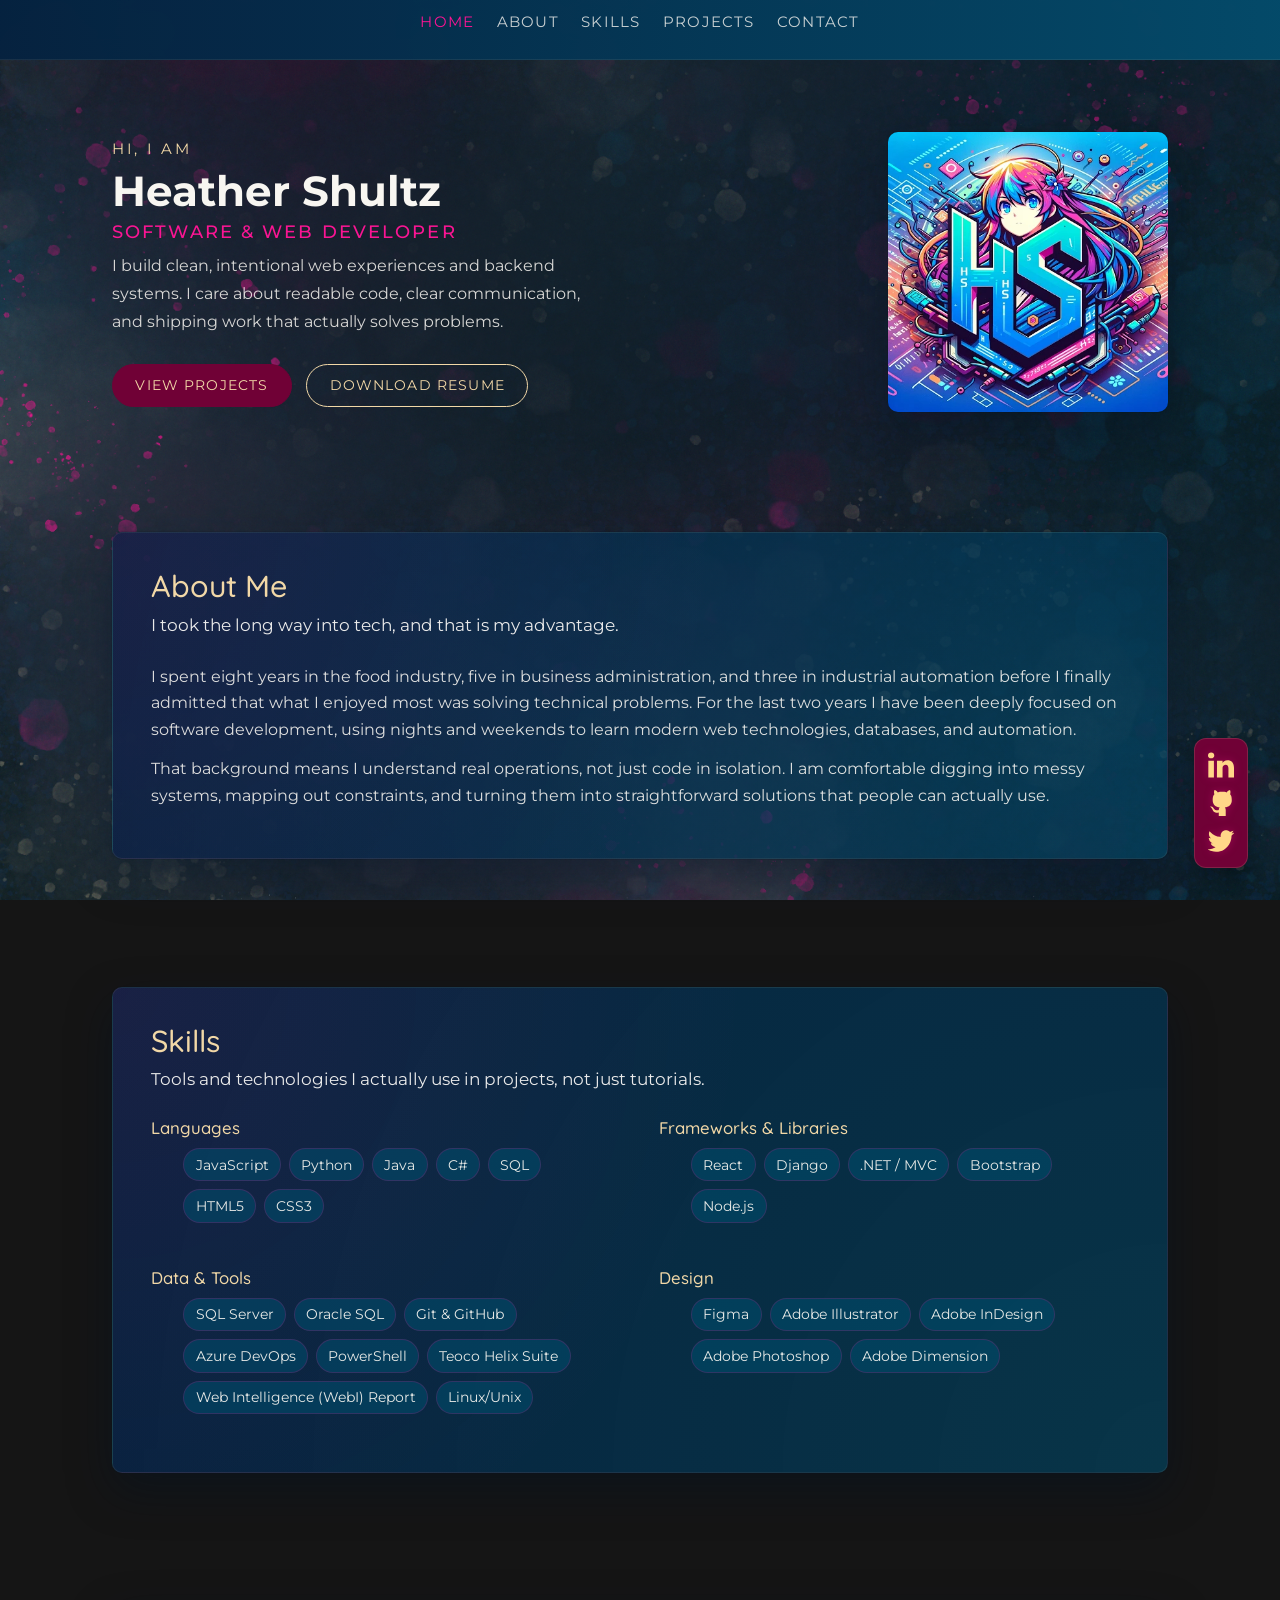
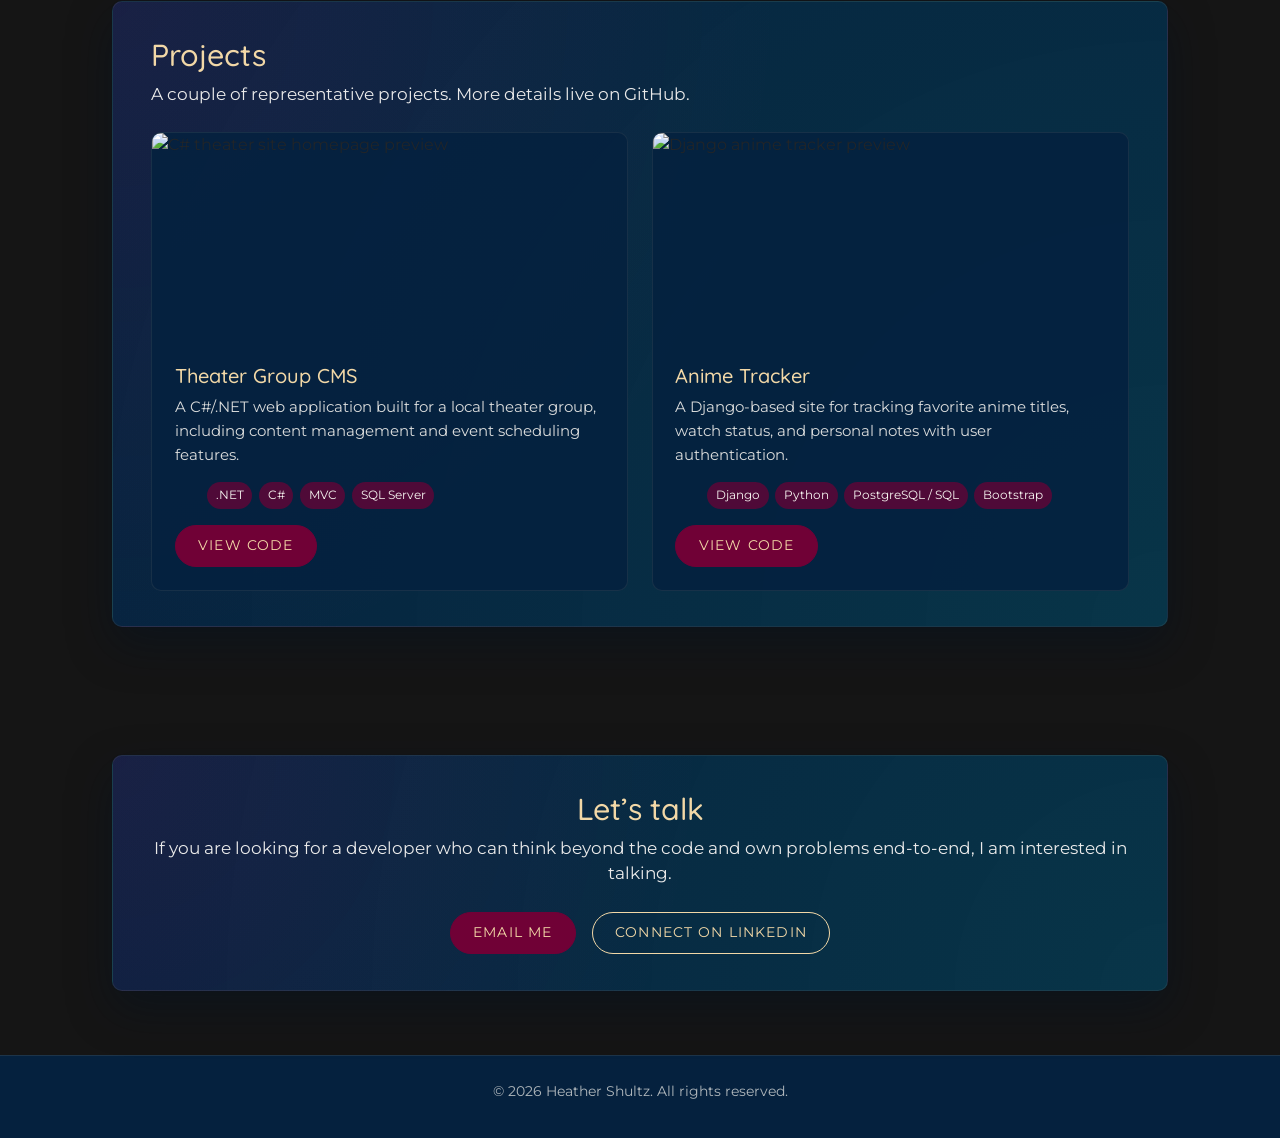
==== index.html @ 02886e85 "version 2.0" ====
<!DOCTYPE html>
<html lang="en">

  <head>
    <!-- Meta -->
    <meta charset="utf-8">
    <meta http-equiv="X-UA-Compatible" content="IE=edge,chrome=1">
    <meta name="viewport" content="width=device-width, initial-scale=1.0">

    <title>Heather Shultz | Software & Web Developer</title>

    <!-- Favicon -->
    <link rel="icon" type="image/png" href="images/icon.png">

    <!-- Google Fonts -->
    <link rel="preconnect" href="https://fonts.googleapis.com">
    <link rel="preconnect" href="https://fonts.gstatic.com" crossorigin>
    <link
      href="https://fonts.googleapis.com/css2?family=Montserrat:wght@400;500;600;700&family=Quicksand:wght@400;600&display=swap"
      rel="stylesheet">

    <!-- Bootstrap (grid + basic utilities only) -->
    <link href="https://cdn.jsdelivr.net/npm/bootstrap@5.2.0/dist/css/bootstrap.min.css" rel="stylesheet"
      integrity="sha384-gH2yIJqKdNHPEq0n4Mqa/HGKIhSkIHeL5AyhkYV8i59U5AR6csBvApHHNl/vI1Bx" crossorigin="anonymous">

    <!-- Custom CSS -->
    <link rel="stylesheet" href="css/styles.css">
  </head>

  <body>
    <!-- ========= Site Wrapper ========= -->
    <div class="page">

      <!-- ========= Main Header / Nav ========= -->
      <header class="site-header">
        <div class="site-header__inner container">
          
          <!-- Primary Nav -->
          <nav class="nav">
            <ul class="nav__list">
              <li><a href="#Home" class="nav__link nav__link--active">Home</a></li>
              <li><a href="#About" class="nav__link">About</a></li>
              <li><a href="#Skills" class="nav__link">Skills</a></li>
              <li><a href="#Projects" class="nav__link">Projects</a></li>
              <li><a href="#Contact" class="nav__link">Contact</a></li>
            </ul>
          </nav>

        </div>
      </header>

      <!-- ========= Main Content ========= -->
      <main>

        <!-- ========= Hero Section ========= -->
        <section id="Home" class="hero">
          <div class="hero__inner container">
            <div class="hero__text">
              <p class="hero__eyebrow">Hi, I am</p>
              <h1 class="hero__headline">
                Heather Shultz
                <span class="hero__role">Software & Web Developer</span>
              </h1>
              <p class="hero__summary">
                I build clean, intentional web experiences and backend systems.
                I care about readable code, clear communication, and shipping work that actually solves problems.
              </p>
              <div class="hero__actions">
                <a href="#Projects" class="btn btn-primary">View Projects</a>
                <!-- TODO: replace href with your actual resume -->
                <a href="files/Heather_Shultz_Resume.pdf" class="btn btn-secondary" target="_blank">
                  Download Resume
                </a>
              </div>
            </div>

            <div class="hero__image">
              <img src="images/logo.png"  alt="Heather logo"   class="hero__illustration">
            </div>
          </div>
        </section>

        <!-- ========= About Section ========= -->
        <section id="About" class="section section--about">
          <div class="container">
            <div class="card section__card">
              <div class="card-body">
                <h2 class="section__title">About Me</h2>
                <p class="section__lead">
                  I took the long way into tech, and that is my advantage.
                </p>
                <p class="section__body">
                  I spent eight years in the food industry, five in business administration,
                  and three in industrial automation before I finally admitted that what I enjoyed most
                  was solving technical problems. For the last two years I have been deeply focused on
                  software development, using nights and weekends to learn modern web technologies,
                  databases, and automation.
                </p>
                <p class="section__body">
                  That background means I understand real operations, not just code in isolation.
                  I am comfortable digging into messy systems, mapping out constraints, and turning
                  them into straightforward solutions that people can actually use.
                </p>
              </div>
            </div>
          </div>
        </section>

        <!-- ========= Skills Section ========= -->
        <section id="Skills" class="section section--skills">
          <div class="container">
            <div class="card section__card">
              <div class="card-body">
                <h2 class="section__title">Skills</h2>
                <p class="section__lead">
                  Tools and technologies I actually use in projects, not just tutorials.
                </p>

                <!-- Skill categories -->
                <div class="skills-grid">
                  <!-- Languages -->
                  <div class="skills-group">
                    <h3 class="skills-group__title">Languages</h3>
                    <ul class="skills-group__list">
                      <li>JavaScript</li>
                      <li>Python</li>
                      <li>Java</li>
                      <li>C#</li>
                      <li>SQL</li>
                      <li>HTML5</li>
                      <li>CSS3</li>
                    </ul>
                  </div>

                  <!-- Frameworks & Libraries -->
                  <div class="skills-group">
                    <h3 class="skills-group__title">Frameworks & Libraries</h3>
                    <ul class="skills-group__list">
                      <li>React</li>
                      <li>Django</li>
                      <li>.NET / MVC</li>
                      <li>Bootstrap</li>
                      <li>Node.js</li>
                    </ul>
                  </div>

                  <!-- Databases & Tools -->
                  <div class="skills-group">
                    <h3 class="skills-group__title">Data & Tools</h3>
                    <ul class="skills-group__list">
                      <li>SQL Server</li>
                      <li>Oracle SQL</li>
                      <li>Git & GitHub</li>
                      <li>Azure DevOps</li>
                      <li>PowerShell</li>
                      <li>Teoco Helix Suite</li>
                      <li>Web Intelligence (WebI) Report</li>
                      <li>Linux/Unix</li>
                    </ul>
                  </div>

                  <!-- Process -->
                  <div class="skills-group">
                    <h3 class="skills-group__title">Design</h3>
                    <ul class="skills-group__list">
                      <li>Figma</li>
                      <li>Adobe Illustrator</li>
                      <li>Adobe InDesign</li>
                      <li>Adobe Photoshop</li>
                      <li>Adobe Dimension</li>
                    </ul>
                  </div>
                </div>

              </div>
            </div>
          </div>
        </section>

        <!-- ========= Projects Section ========= -->
        <section id="Projects" class="section section--projects">
          <div class="container">
            <div class="card section__card">
              <div class="card-body">
                <h2 class="section__title">Projects</h2>
                <p class="section__lead">
                  A couple of representative projects. More details live on GitHub.
                </p>

                <div class="row g-4">
                  <!-- Project 1 -->
                  <div class="col-md-6">
                    <article class="project-card">
                      <img src="images/c_sharp.png" class="project-card__image" alt="C# theater site homepage preview">
                      <div class="project-card__body">
                        <h3 class="project-card__title">Theater Group CMS</h3>
                        <p class="project-card__summary">
                          A C#/.NET web application built for a local theater group,
                          including content management and event scheduling features.
                        </p>
                        <ul class="project-card__tags">
                          <li>.NET</li>
                          <li>C#</li>
                          <li>MVC</li>
                          <li>SQL Server</li>
                        </ul>
                        <div class="project-card__actions">
                          <a href="https://github.com/theheatherloop/Projects/tree/main/CSharp/csharp_live_project"
                            class="btn btn-primary" target="_blank">
                            View Code
                          </a>
                        </div>
                      </div>
                    </article>
                  </div>

                  <!-- Project 2 -->
                  <div class="col-md-6">
                    <article class="project-card">
                      <img src="images/django.png" class="project-card__image" alt="Django anime tracker preview">
                      <div class="project-card__body">
                        <h3 class="project-card__title">Anime Tracker</h3>
                        <p class="project-card__summary">
                          A Django-based site for tracking favorite anime titles,
                          watch status, and personal notes with user authentication.
                        </p>
                        <ul class="project-card__tags">
                          <li>Django</li>
                          <li>Python</li>
                          <li>PostgreSQL / SQL</li>
                          <li>Bootstrap</li>
                        </ul>
                        <div class="project-card__actions">
                          <a href="https://github.com/theheatherloop/Projects/tree/main/Python/django_live_project"
                            class="btn btn-primary" target="_blank">
                            View Code
                          </a>
                        </div>
                      </div>
                    </article>
                  </div>
                </div>
                  
              </div>
            </div>
          </div>
        </section>

        <!-- ========= Contact Section ========= -->
        <section id="Contact" class="section section--contact">
          <div class="container">
            <div class="card section__card">
              <div class="card-body contact-body">
                <h2 class="section__title">Let’s talk</h2>
                <p class="section__lead">
                  If you are looking for a developer who can think beyond the code and own problems end-to-end,
                  I am interested in talking.
                </p>
                <div class="contact-body__actions">
                  <a href="mailto:heather@example.com" class="btn btn-primary">
                    Email Me
                  </a>
                  <a href="https://www.linkedin.com/in/theheatherloop" target="_blank" class="btn btn-secondary">
                    Connect on LinkedIn
                  </a>
                </div>
              </div>
            </div>
          </div>
        </section>

      </main>

      <!-- ========= Footer ========= -->
      <footer class="site-footer">
        <div class="container site-footer__inner">
          <p class="site-footer__text">
            © <span id="year"></span> Heather Shultz. All rights reserved.
          </p>
        </div>
      </footer>

    </div>

    <!-- Social Links -->
    <div class="social floating-social">
      <a href="https://www.linkedin.com/in/theheatherloop" target="_blank">
        <img src="images/nav/linkedin_nav.svg" alt="LinkedIn">
      </a>
      <a href="https://github.com/theheatherloop" target="_blank">
        <img src="images/nav/github_nav.svg" alt="GitHub">
      </a>
      <a href="https://twitter.com/theheatherloop" target="_blank">
        <img src="images/nav/twitter_nav.svg" alt="Twitter">
      </a>
    </div>

    <!-- ========= Scripts ========= -->
    <script src="https://cdn.jsdelivr.net/npm/bootstrap@5.2.0/dist/js/bootstrap.bundle.min.js"
      integrity="sha384-A3rJD856KowSb7dwlZdYEkO39Gagi7vIsF0jrRAoQmDKKtQBHUuLZ9AsSv4jD4Xa" crossorigin="anonymous"></script>
    <script src="scripts/main.js"></script>

  </body>

</html>
---- css/styles.css ----
/* =========================================
   Core theme variables
   ========================================= */
:root {
  --lt-blue: #004b6b;
  --dk-blue: #052240;
  --pink: #fa1593;
  --maroon: #700136;
  --cream: #f2d8a7;

  --off-white: #f8f6f1;
  --lt-gray: #eaeaea;
  --med-gray: #6b6b6b;
  --dk-gray: #151515;

  --body-font: "Montserrat", Verdana, sans-serif;
  --accent-font: "Quicksand", system-ui, -apple-system, BlinkMacSystemFont, sans-serif;

  --radius-sm: 4px;
  --radius-md: 10px;

  --shadow-soft:
    rgba(3, 18, 35, 0.4) 0 18px 45px,
    rgba(3, 18, 35, 0.9) 0 0 1px;

  --transition-fast: 0.18s ease-out;
}

/* =========================================
   Global reset / base
   ========================================= */
*,
*::before,
*::after {
  box-sizing: border-box;
  margin: 0;
  padding: 0;
}

html {
  scroll-behavior: smooth;
}

body {
  min-height: 100vh;
  font-family: var(--body-font);
  color: var(--off-white);
  background-color: var(--dk-gray);
  background-image: url("../images/background.png");
  background-size: cover;
  background-repeat: no-repeat;
  background-attachment: fixed;
}

/* Container tweaks for tighter layout */
.container {
  max-width: 1080px;
}

/* Utility classes */
.text-center {
  text-align: center;
}

/* =========================================
   Page shell
   ========================================= */
.page {
  display: flex;
  flex-direction: column;
  min-height: 100vh;
}

/* =========================================
   Header / Nav
   ========================================= */
.site-header {
  position: sticky;
  top: 0;
  z-index: 20;
  background: linear-gradient(90deg, rgba(5, 34, 64, 0.97), rgba(4, 75, 107, 0.97));
  backdrop-filter: blur(12px);
  border-bottom: 1px solid rgba(242, 216, 167, 0.08);
}

.site-header__inner {
  display: flex;
  align-items: center;
  justify-content: space-evenly;
  padding: 0.6rem 1rem;
}

/* Brand */
.brand {
  display: flex;
  align-items: center;
  gap: 0.5rem;
  text-decoration: none;
}

.brand__logo {
  width: 40px;
  height: 40px;
  object-fit: contain;
}

.brand__text {
  font-family: var(--accent-font);
  font-weight: 600;
  font-size: 1.1rem;
  letter-spacing: 0.06em;
  text-transform: uppercase;
  color: var(--cream);
}

/* Primary nav */
.nav {
  display: flex;
  align-items: center;
  justify-content: space-between;
}

.nav__list {
  list-style: none;
  display: flex;
  gap: 1.4rem;
  padding-left: 0;
  
}

.nav__link {
  position: relative;
  font-size: 0.95rem;
  letter-spacing: 0.08em;
  text-transform: uppercase;
  text-decoration: none;
  color: var(--off-white);
  opacity: 0.8;
  transition: color var(--transition-fast), opacity var(--transition-fast);
}

.nav__link:hover {
  color: var(--pink);
  opacity: 1;
}

.nav__link--active {
  color: var(--pink);
  opacity: 1;
}


/* Social links */
.social {
  display: flex;
  align-items: center;
  gap: 0.75rem;
}

.social img {
  width: 20px;
  height: 20px;
  filter: drop-shadow(0 0 4px rgba(0, 0, 0, 0.6));
  transition: transform var(--transition-fast), filter var(--transition-fast);
}

.social a:hover img {
  transform: translateY(-1px) scale(1.05);
  filter: drop-shadow(0 0 8px rgba(250, 21, 147, 0.7));
}

/* =========================================
   Floating social bar
   ========================================= */
.floating-social {
  position: fixed;
  bottom: 2rem;
  right: 2rem;
  flex-direction: column;
  gap: 0.75rem;
  z-index: 50;
  background: var(--maroon);
  padding: 0.8rem;
  border-radius: 12px;
  box-shadow: 0 8px 18px rgba(0, 0, 0, 0.35);
  border: 1px solid rgba(242, 216, 167, 0.15);
}

.floating-social img {
  width: 26px;
  height: 26px;
  filter: brightness(1) saturate(1.6) drop-shadow(0 0 4px rgba(250, 21, 147, 0.3));
  transition: transform 0.2s ease, filter 0.2s ease;
}

.floating-social img:hover {
  transform: translateY(-2px) scale(1.1);
  filter: drop-shadow(0 0 10px rgba(250, 21, 147, 0.7));
}

/* =========================================
   Global section layout
   ========================================= */
.section {
  padding: 4rem 0;
}

.section__card {
  background: radial-gradient(circle at top left, rgba(250, 21, 147, 0.08), transparent 55%),
    radial-gradient(circle at bottom right, rgba(0, 75, 107, 0.6), rgba(5, 34, 64, 0.95));
  border-radius: var(--radius-md);
  box-shadow: var(--shadow-soft);
  border: 1px solid rgba(242, 216, 167, 0.08);
}

.section__card .card-body {
  padding: 2.2rem 2.4rem;
}

.section__title {
  font-family: var(--accent-font);
  font-size: 1.9rem;
  color: var(--cream);
  margin-bottom: 0.5rem;
}

.section__lead {
  font-size: 1.05rem;
  color: var(--lt-gray);
  margin-bottom: 1.6rem;
}

.section__body {
  font-size: 0.98rem;
  line-height: 1.7;
  color: rgba(248, 246, 241, 0.88);
  margin-bottom: 0.8rem;
}

/* =========================================
   Hero
   ========================================= */
.hero {
  padding: 4.5rem 0 3.5rem;
}

.hero__inner {
  display: flex;
  align-items: center;
  justify-content: space-between;
  gap: 3rem;
}

.hero__text {
  flex: 1.2;
}

.hero__image {
  flex: 0.9;
  display: flex;
  justify-content:flex-end;
}

.hero__eyebrow {
  font-size: 0.95rem;
  letter-spacing: 0.18em;
  text-transform: uppercase;
  color: var(--cream);
  margin-bottom: 0.4rem;
}

.hero__headline {
  font-size: 2.6rem;
  font-weight: 700;
  line-height: 1.2;
  color: var(--off-white);
  margin-bottom: 0.6rem;
}

.hero__role {
  display: block;
  margin-top: 0.3rem;
  font-size: 1.1rem;
  font-weight: 500;
  letter-spacing: 0.12em;
  text-transform: uppercase;
  color: var(--pink);
}

.hero__summary {
  font-size: 1.02rem;
  line-height: 1.7;
  color: rgba(248, 246, 241, 0.85);
  max-width: 30rem;
  margin-bottom: 1.8rem;
}

.hero__actions {
  display: flex;
  flex-wrap: wrap;
  gap: 0.9rem;
}

.hero__illustration {
  max-width: 280px;
  border-radius: var(--radius-md);
  box-shadow: var(--shadow-soft);
}

/* =========================================
   Skills
   ========================================= */
.section--skills .section__card .card-body {
  padding-bottom: 2.6rem;
}

.skills-grid {
  display: grid;
  grid-template-columns: repeat(2, minmax(0, 1fr));
  gap: 1.8rem 2.4rem;
}

.skills-group__title {
  font-family: var(--accent-font);
  font-size: 1.05rem;
  color: var(--cream);
  margin-bottom: 0.6rem;
}

.skills-group__list {
  list-style: none;
  display: flex;
  flex-wrap: wrap;
  gap: 0.5rem;
}

.skills-group__list li {
  font-size: 0.85rem;
  padding: 0.35rem 0.7rem;
  border-radius: 999px;
  background: rgba(0, 75, 107, 0.6);
  border: 1px solid rgba(250, 21, 147, 0.18);
  color: rgba(248, 246, 241, 0.92);
}

/* =========================================
   Projects
   ========================================= */
.project-card {
  background: rgba(5, 34, 64, 0.9);
  border-radius: var(--radius-md);
  overflow: hidden;
  border: 1px solid rgba(242, 216, 167, 0.08);
  display: flex;
  flex-direction: column;
  height: 100%;
}

.project-card__image {
  width: 100%;
  height: 210px;
  object-fit: cover;
}

.project-card__body {
  padding: 1.3rem 1.4rem 1.4rem;
  display: flex;
  flex-direction: column;
  flex: 1;
}

.project-card__title {
  font-family: var(--accent-font);
  font-size: 1.25rem;
  color: var(--cream);
  margin-bottom: 0.4rem;
}

.project-card__summary {
  font-size: 0.95rem;
  line-height: 1.6;
  color: rgba(248, 246, 241, 0.88);
  margin-bottom: 0.9rem;
}

.project-card__tags {
  list-style: none;
  display: flex;
  flex-wrap: wrap;
  gap: 0.4rem;
  margin-bottom: 1rem;
}

.project-card__tags li {
  font-size: 0.78rem;
  padding: 0.25rem 0.55rem;
  border-radius: 999px;
  background: rgba(112, 1, 54, 0.7);
  color: var(--off-white);
}

.project-card__actions {
  margin-top: auto;
}

/* =========================================
   Contact
   ========================================= */
.section--contact .contact-body {
  text-align: center;
}

.contact-body__actions {
  display: flex;
  justify-content: center;
  gap: 1rem;
  flex-wrap: wrap;
}

/* =========================================
   Buttons
   ========================================= */
.btn {
  border-radius: 999px;
  font-size: 0.9rem;
  letter-spacing: 0.08em;
  text-transform: uppercase;
  padding: 0.6rem 1.4rem;
  border-width: 1px;
  transition:
    background-color var(--transition-fast),
    color var(--transition-fast),
    border-color var(--transition-fast),
    transform var(--transition-fast),
    box-shadow var(--transition-fast);
}

/* Primary = maroon base, pink hover */
.btn-primary {
  background-color: var(--maroon);
  border-color: var(--maroon);
  color: var(--cream);
}

.btn-primary:hover {
  background-color: var(--pink);
  border-color: var(--pink);
  color: var(--dk-blue);
  transform: translateY(-1px);
  box-shadow: 0 10px 24px rgba(250, 21, 147, 0.35);
}

/* Secondary = outline cream */
.btn-secondary {
  background-color: transparent;
  border-color: var(--cream);
  color: var(--cream);
}

.btn-secondary:hover {
  background-color: rgba(242, 216, 167, 0.12);
  border-color: var(--cream);
  transform: translateY(-1px);
}

/* =========================================
   Footer
   ========================================= */
.site-footer {
  margin-top: auto;
  padding: 1.6rem 0 1.3rem;
  border-top: 1px solid rgba(242, 216, 167, 0.1);
  background: rgba(5, 34, 64, 0.96);
}

.site-footer__inner {
  display: flex;
  flex-direction: column;
  align-items: center;
  gap: 0.2rem;
}

.site-footer__text {
  font-size: 0.85rem;
  color: rgba(248, 246, 241, 0.7);
}

.site-footer__text--small a {
  color: var(--pink);
  text-decoration: none;
}

.site-footer__text--small a:hover {
  text-decoration: underline;
}

/* =========================================
   Links
   ========================================= */
a {
  color: var(--cream);
}

a:hover {
  color: var(--pink);
}

/* =========================================
   Responsive tweaks
   ========================================= */
@media (max-width: 900px) {
  .hero__inner {
    flex-direction: column-reverse;
    text-align: center;
  }

  .hero__summary {
    max-width: none;
    margin-inline: auto;
  }

  .hero__actions {
    justify-content: center;
  }

  .hero__image {
    margin-bottom: 1.8rem;
  }
}

@media (max-width: 768px) {
  .site-header__inner {
    flex-wrap: wrap;
    gap: 0.7rem;
  }

  .nav__list {
    gap: 0.9rem;
  }

  .section__card .card-body {
    padding: 1.6rem 1.4rem;
  }

  .skills-grid {
    grid-template-columns: 1fr;
  }

  .project-card__image {
    height: 190px;
  }
}
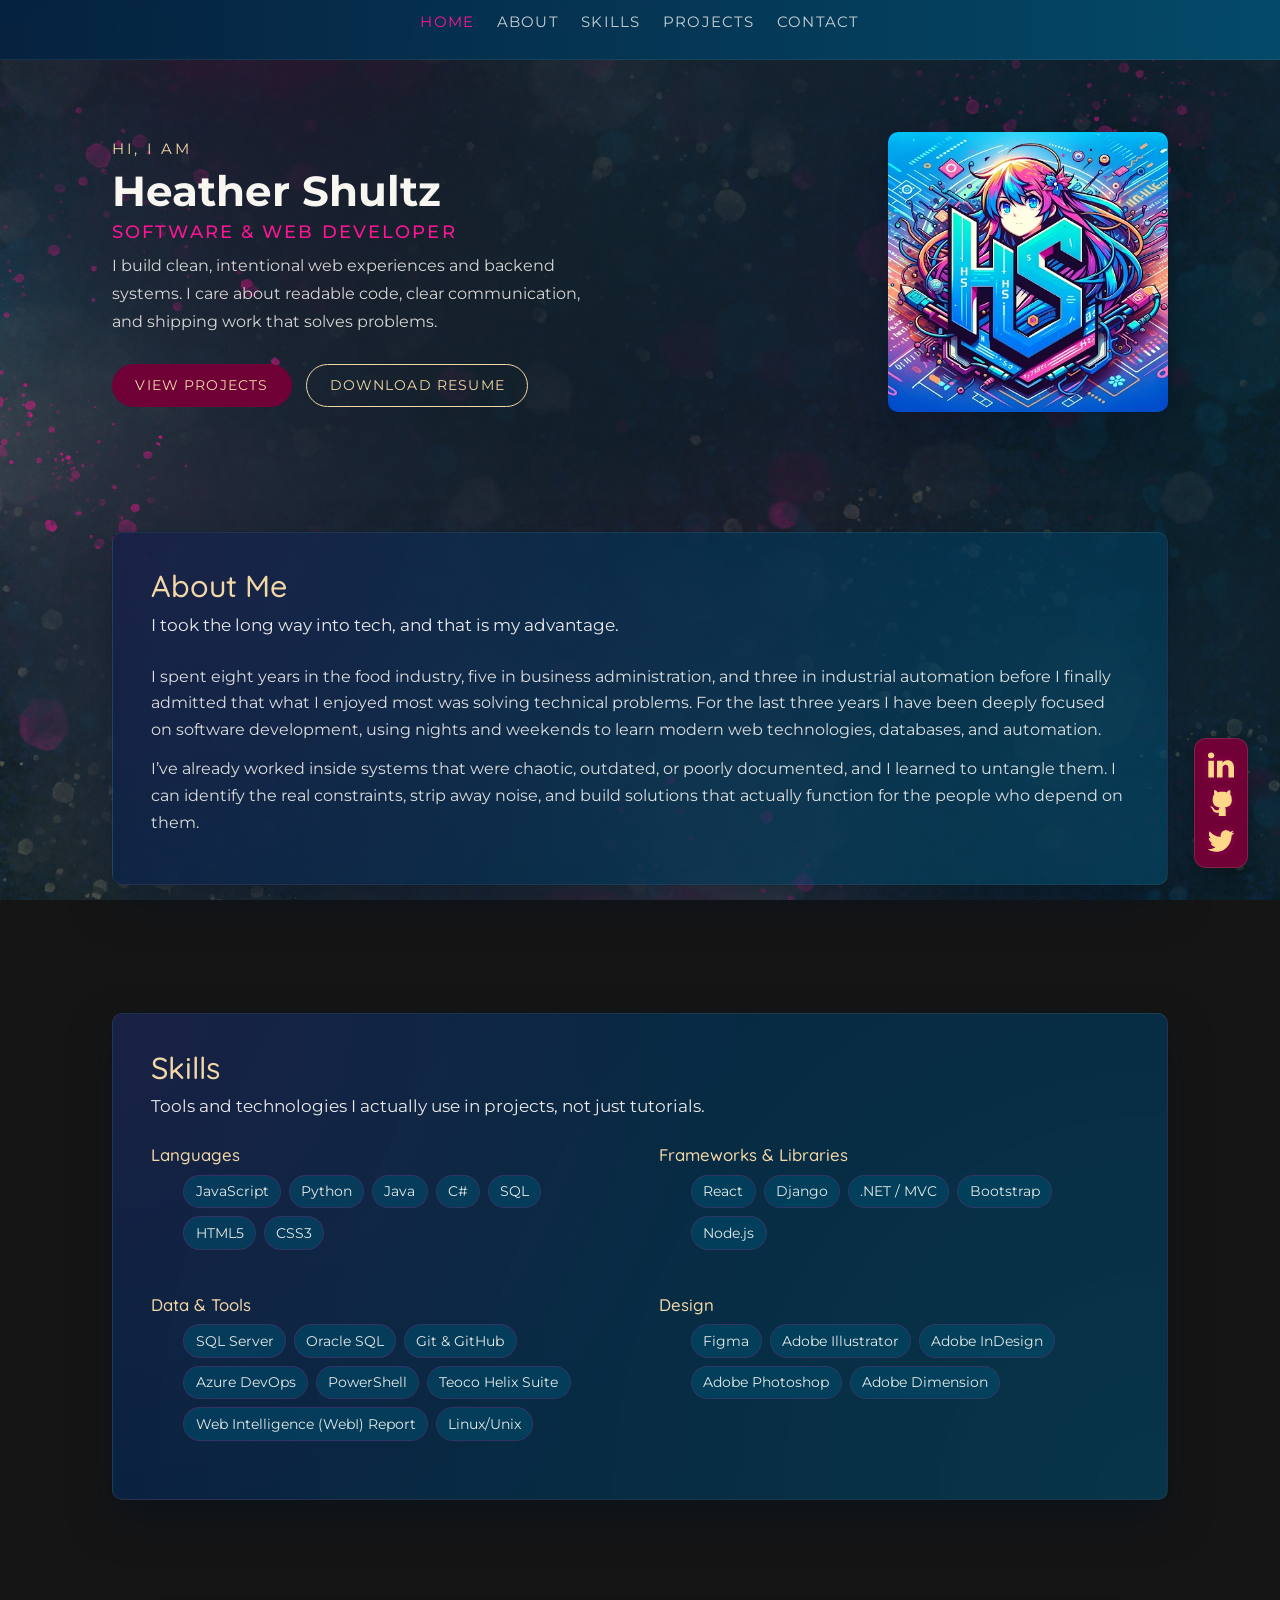
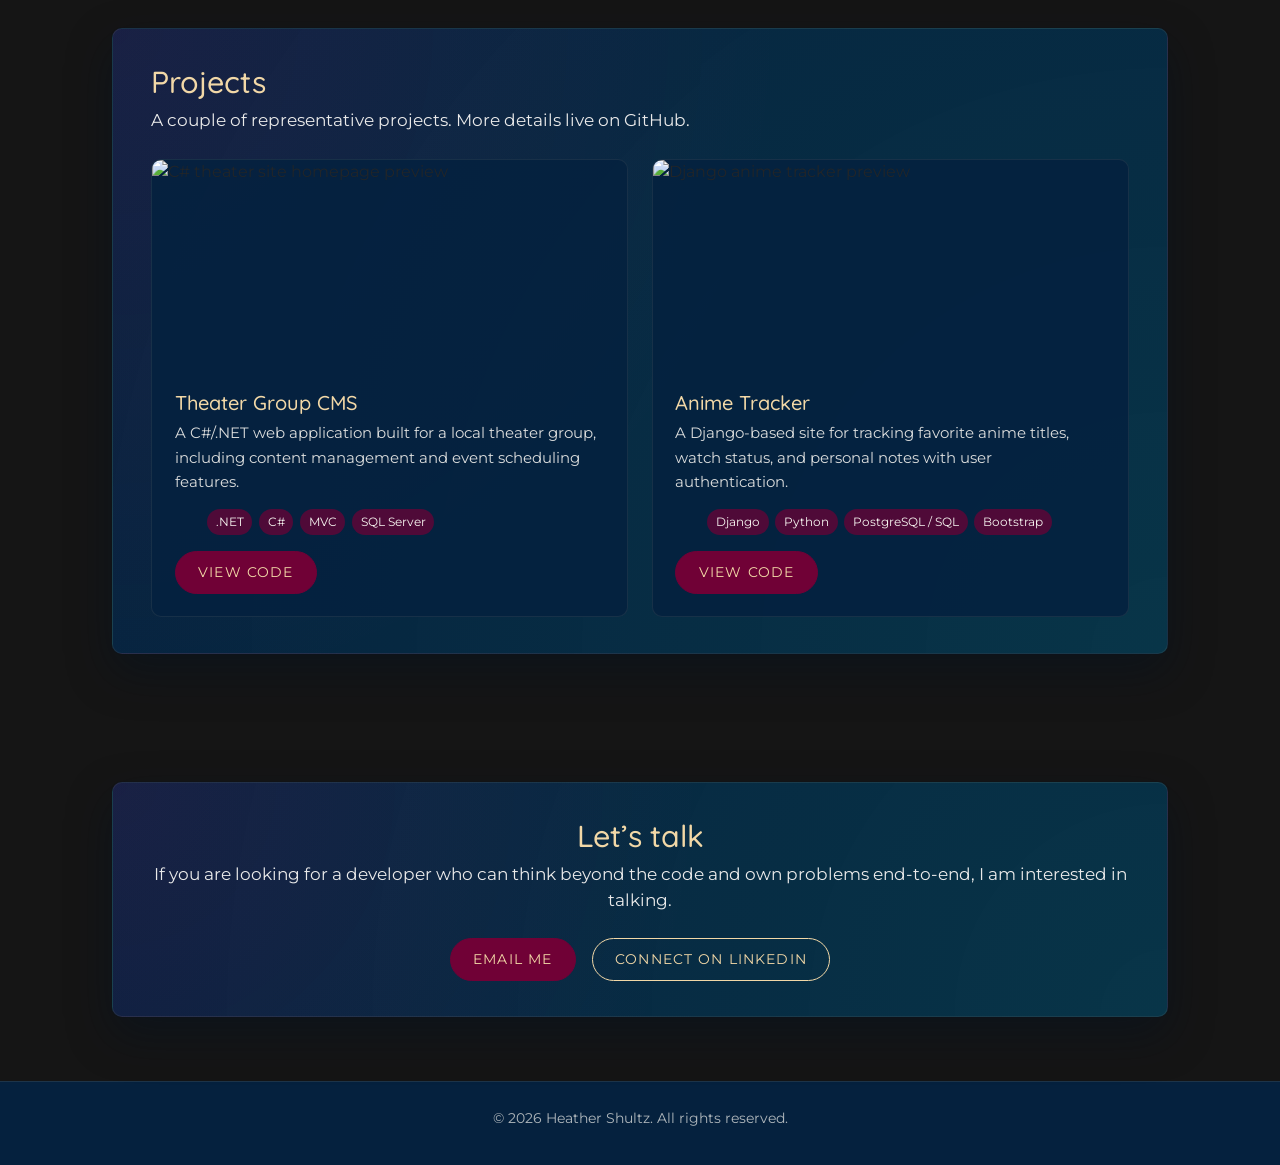
==== commit 8c8134d9: "Update index.html" ====
--- a/index.html
+++ b/index.html
@@ -63,7 +63,7 @@
               </h1>
               <p class="hero__summary">
                 I build clean, intentional web experiences and backend systems.
-                I care about readable code, clear communication, and shipping work that actually solves problems.
+                I care about readable code, clear communication, and shipping work that solves problems.
               </p>
               <div class="hero__actions">
                 <a href="#Projects" class="btn btn-primary">View Projects</a>
@@ -92,14 +92,14 @@
                 <p class="section__body">
                   I spent eight years in the food industry, five in business administration,
                   and three in industrial automation before I finally admitted that what I enjoyed most
-                  was solving technical problems. For the last two years I have been deeply focused on
+                  was solving technical problems. For the last three years I have been deeply focused on
                   software development, using nights and weekends to learn modern web technologies,
                   databases, and automation.
                 </p>
                 <p class="section__body">
-                  That background means I understand real operations, not just code in isolation.
-                  I am comfortable digging into messy systems, mapping out constraints, and turning
-                  them into straightforward solutions that people can actually use.
+                  I’ve already worked inside systems that were chaotic, outdated, or poorly documented, 
+                  and I learned to untangle them. I can identify the real constraints, strip away noise,
+                  and build solutions that actually function for the people who depend on them.
                 </p>
               </div>
             </div>
@@ -302,4 +302,4 @@
 
   </body>
 
-</html>+</html>
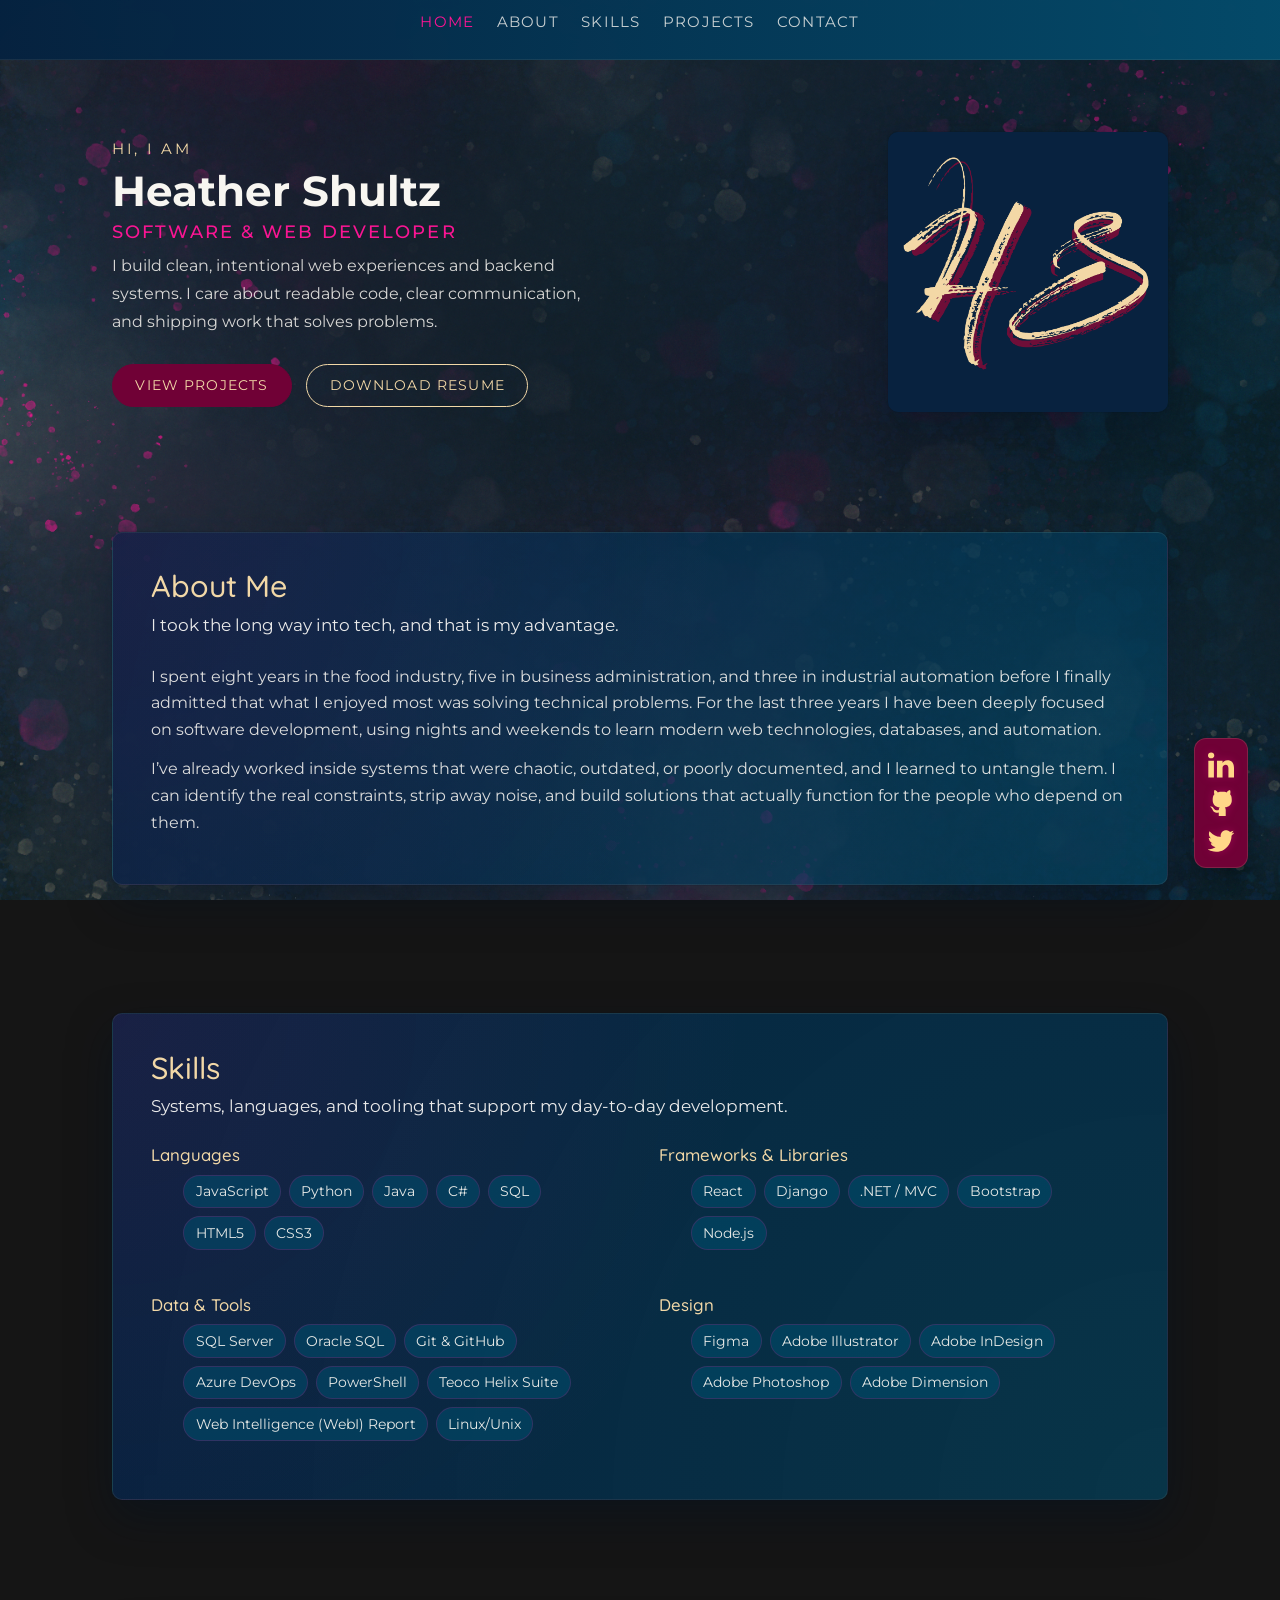
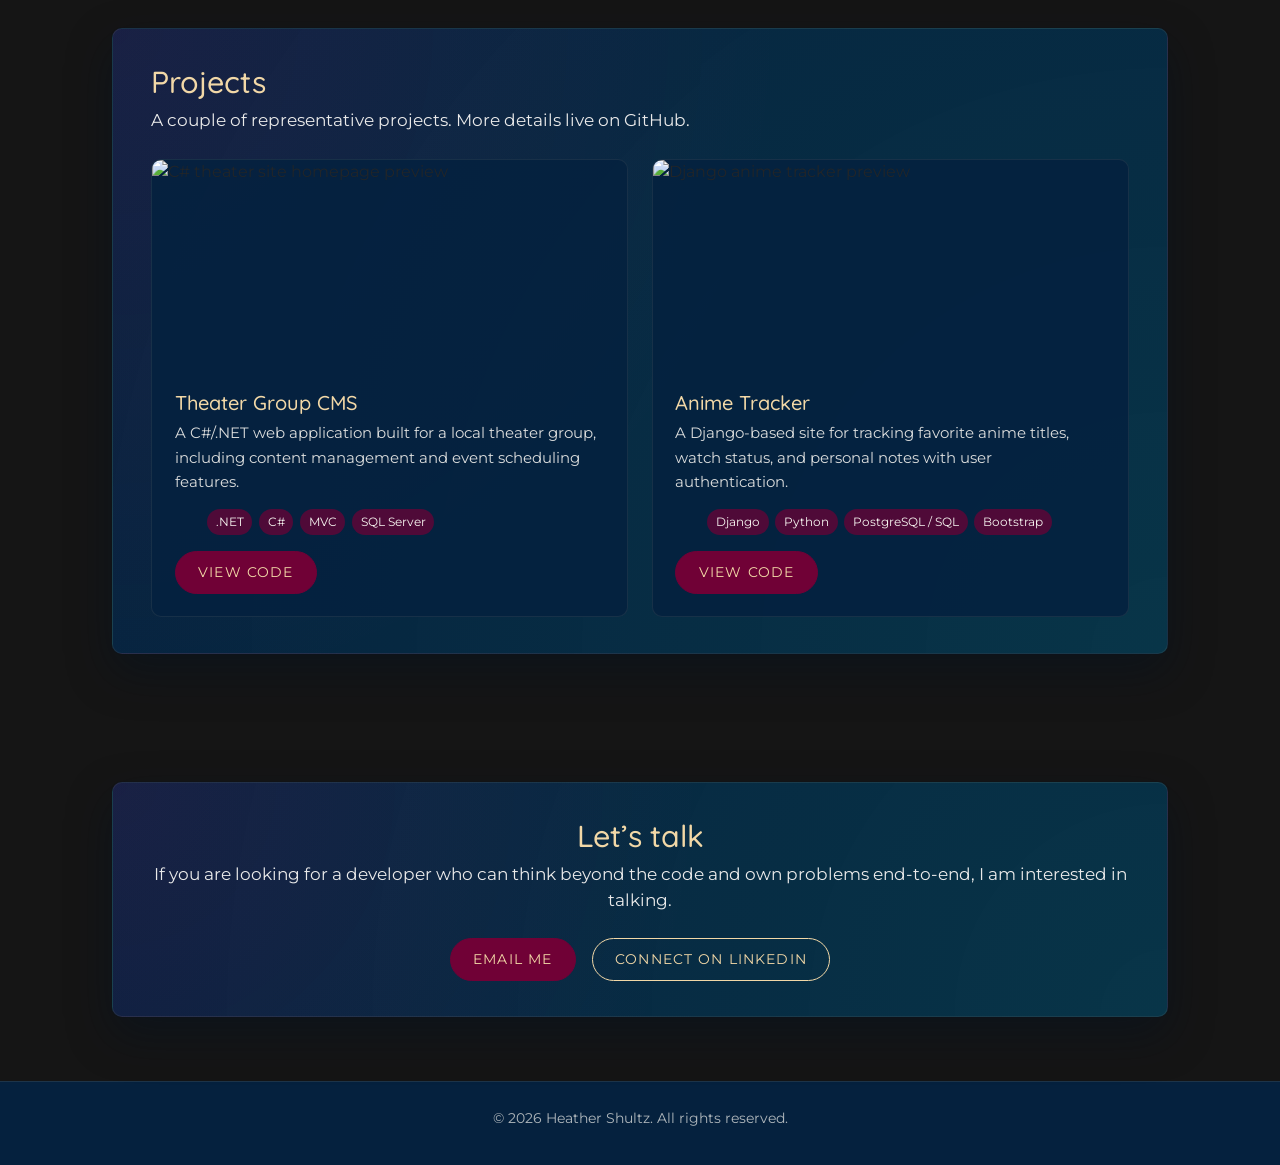
==== commit 127c1d37: "Updates" ====
--- a/index.html
+++ b/index.html
@@ -113,7 +113,7 @@
               <div class="card-body">
                 <h2 class="section__title">Skills</h2>
                 <p class="section__lead">
-                  Tools and technologies I actually use in projects, not just tutorials.
+                  Systems, languages, and tooling that support my day-to-day development.
                 </p>
 
                 <!-- Skill categories -->
@@ -257,7 +257,7 @@
                   I am interested in talking.
                 </p>
                 <div class="contact-body__actions">
-                  <a href="mailto:heather@example.com" class="btn btn-primary">
+                  <a href="mailto:theheatherloop@gmail.com" class="btn btn-primary">
                     Email Me
                   </a>
                   <a href="https://www.linkedin.com/in/theheatherloop" target="_blank" class="btn btn-secondary">
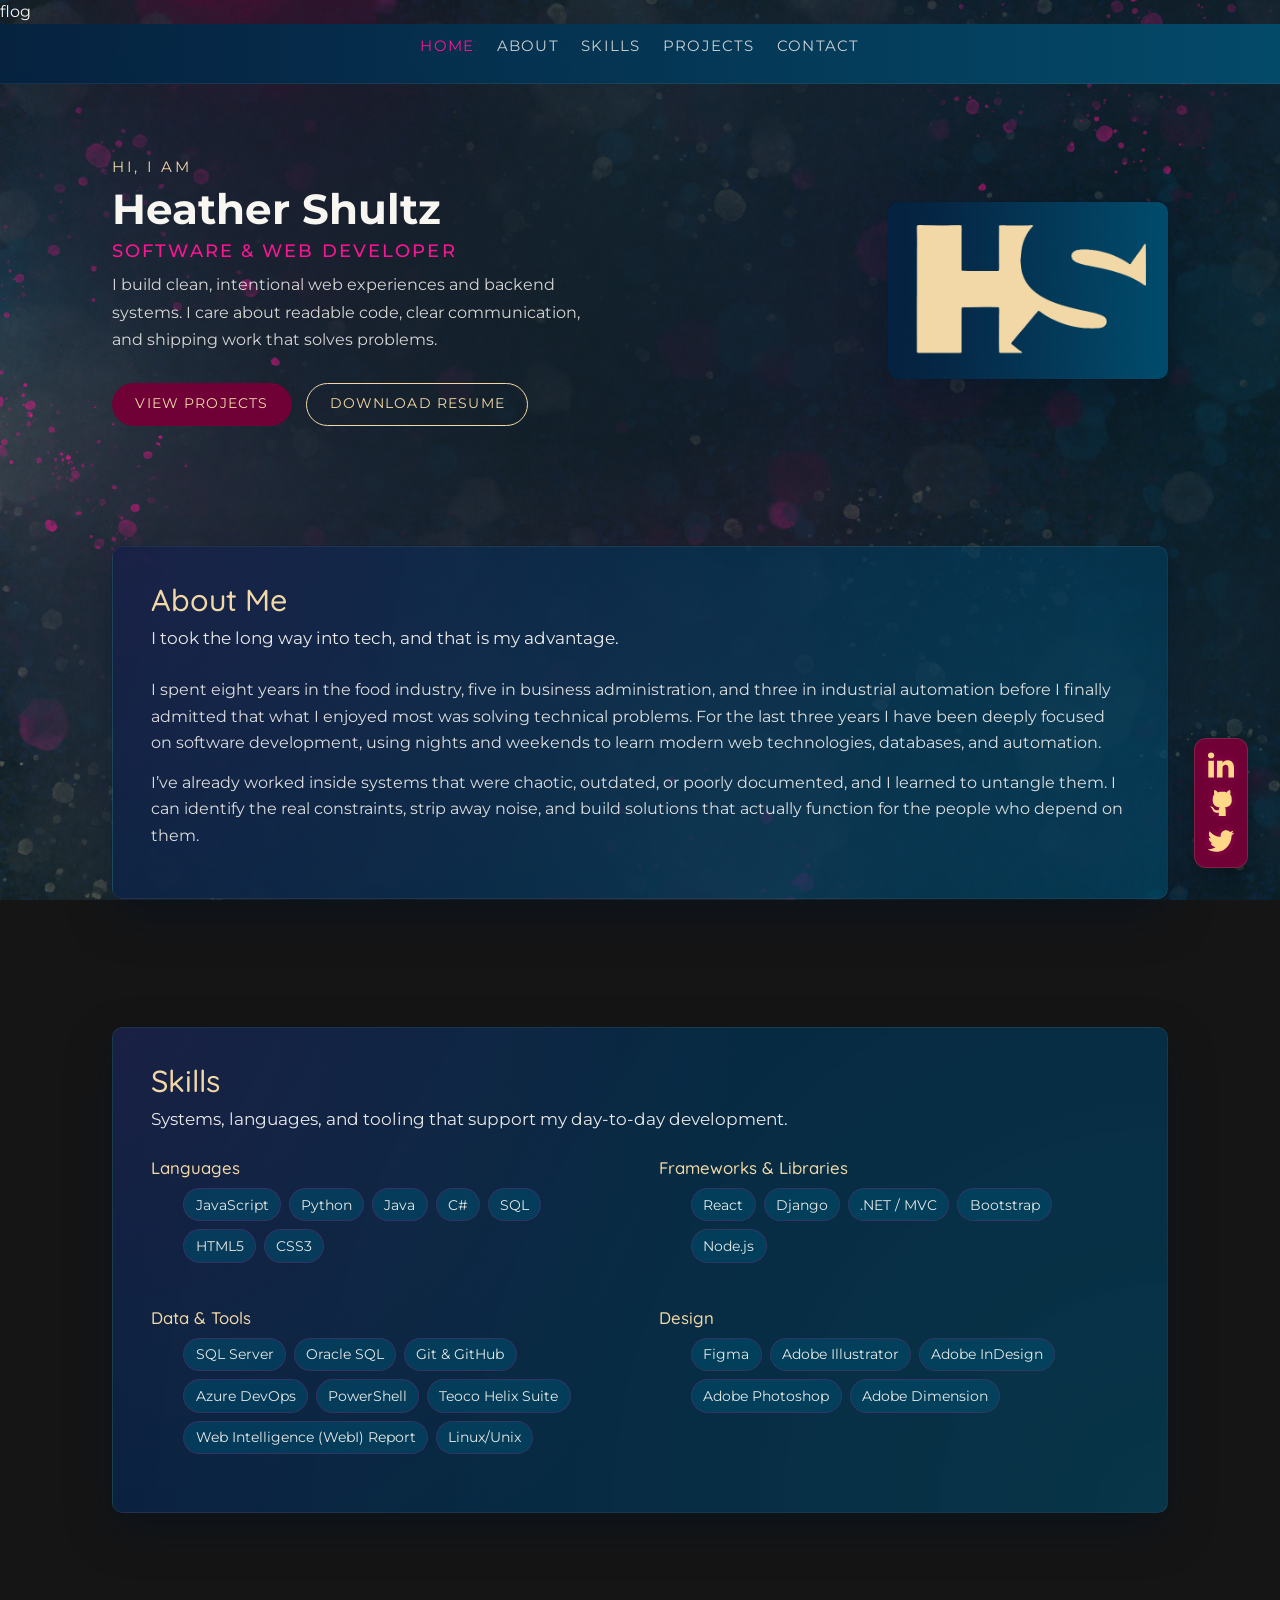
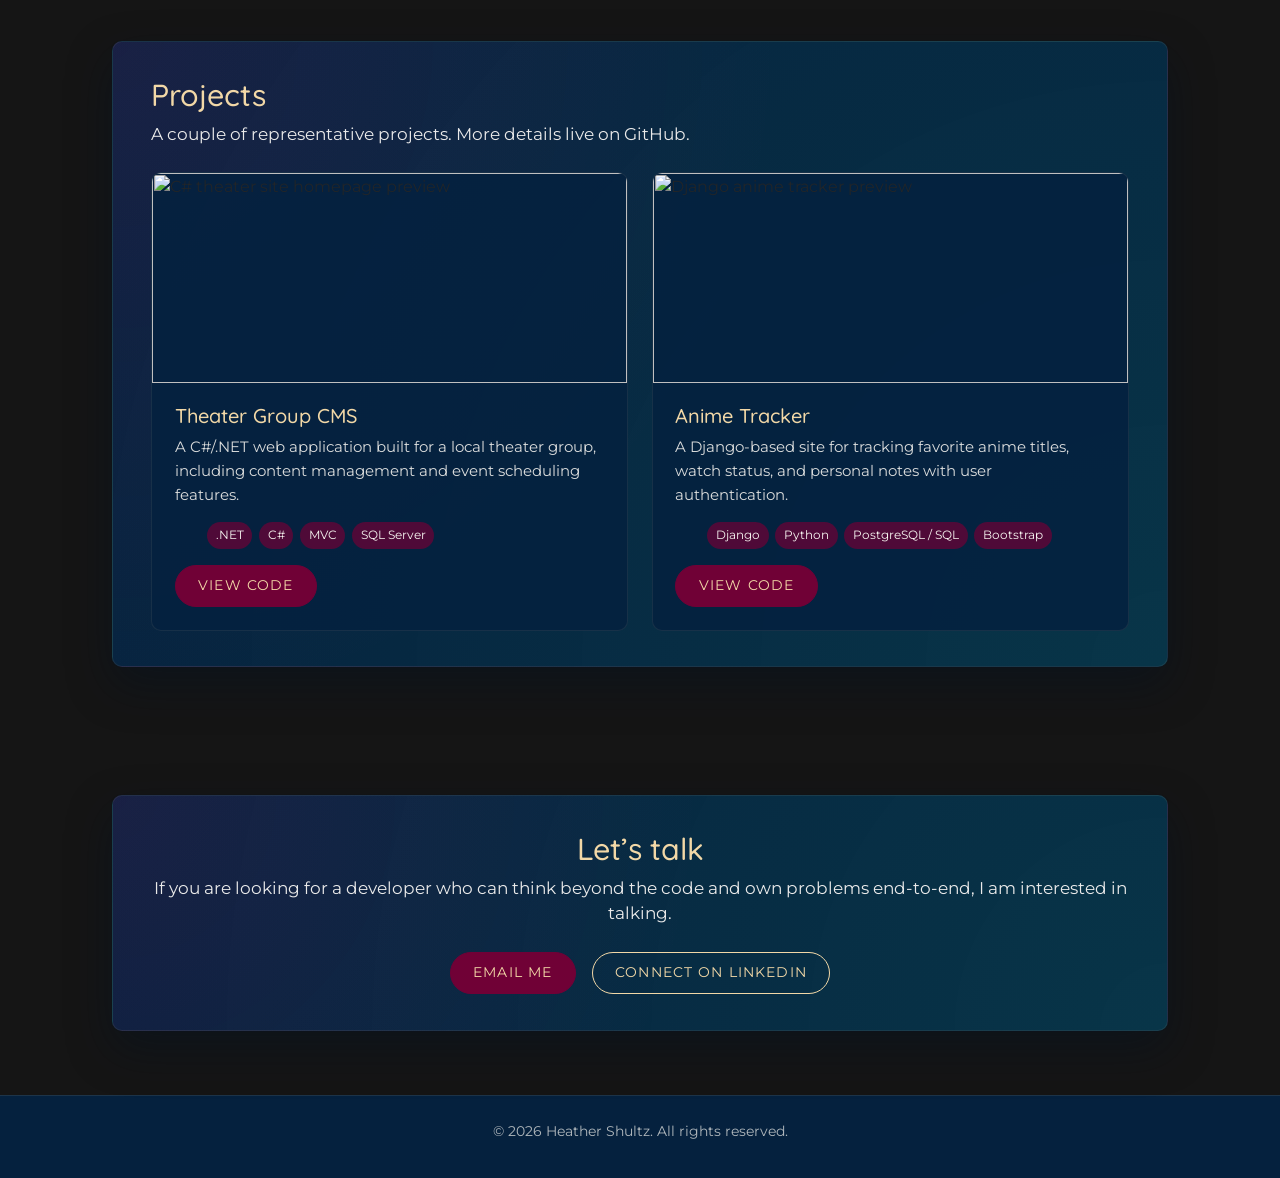
==== commit bc02a218: "Update index.html" ====
--- a/index.html
+++ b/index.html
@@ -1,3 +1,4 @@
+flog
 <!DOCTYPE html>
 <html lang="en">
 
@@ -75,7 +76,7 @@
             </div>
 
             <div class="hero__image">
-              <img src="images/logo.png"  alt="Heather logo"   class="hero__illustration">
+              <img src="images/logo.jpg"  alt="Heather logo"   class="hero__illustration">
             </div>
           </div>
         </section>
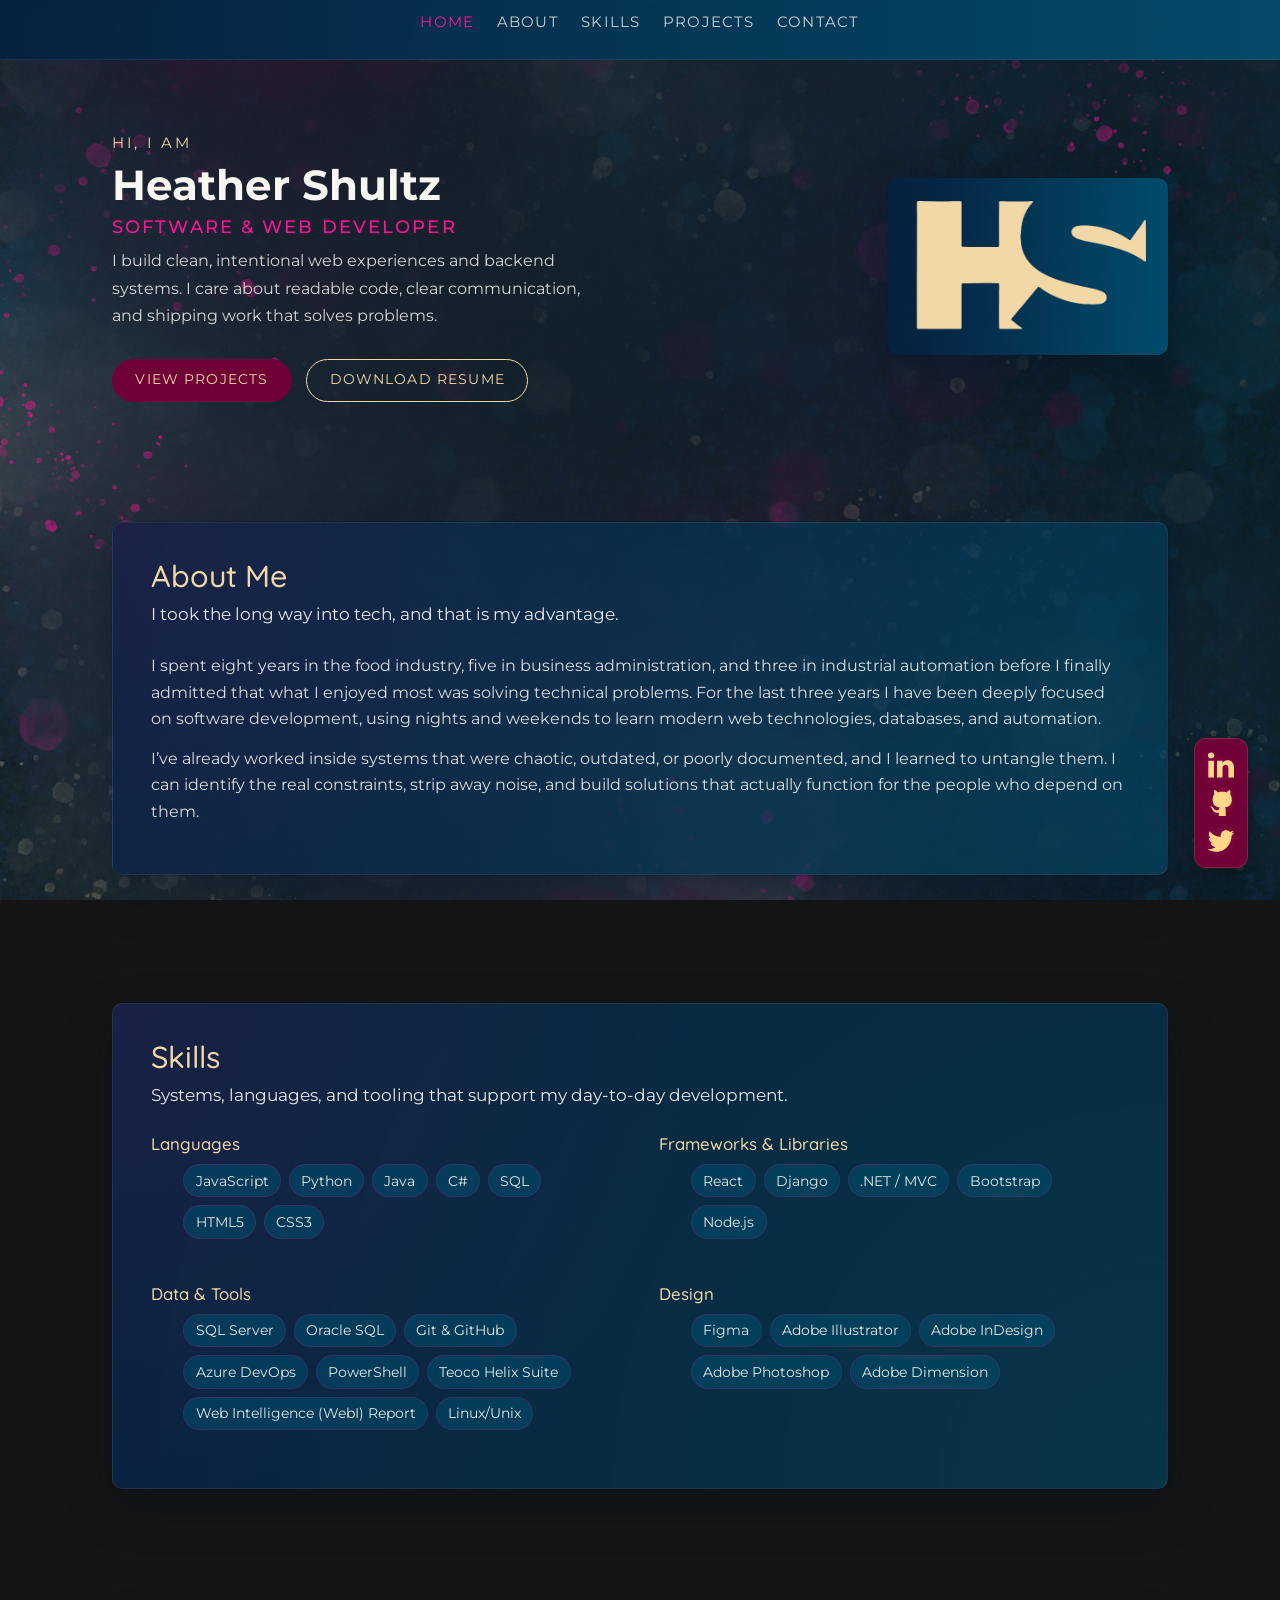
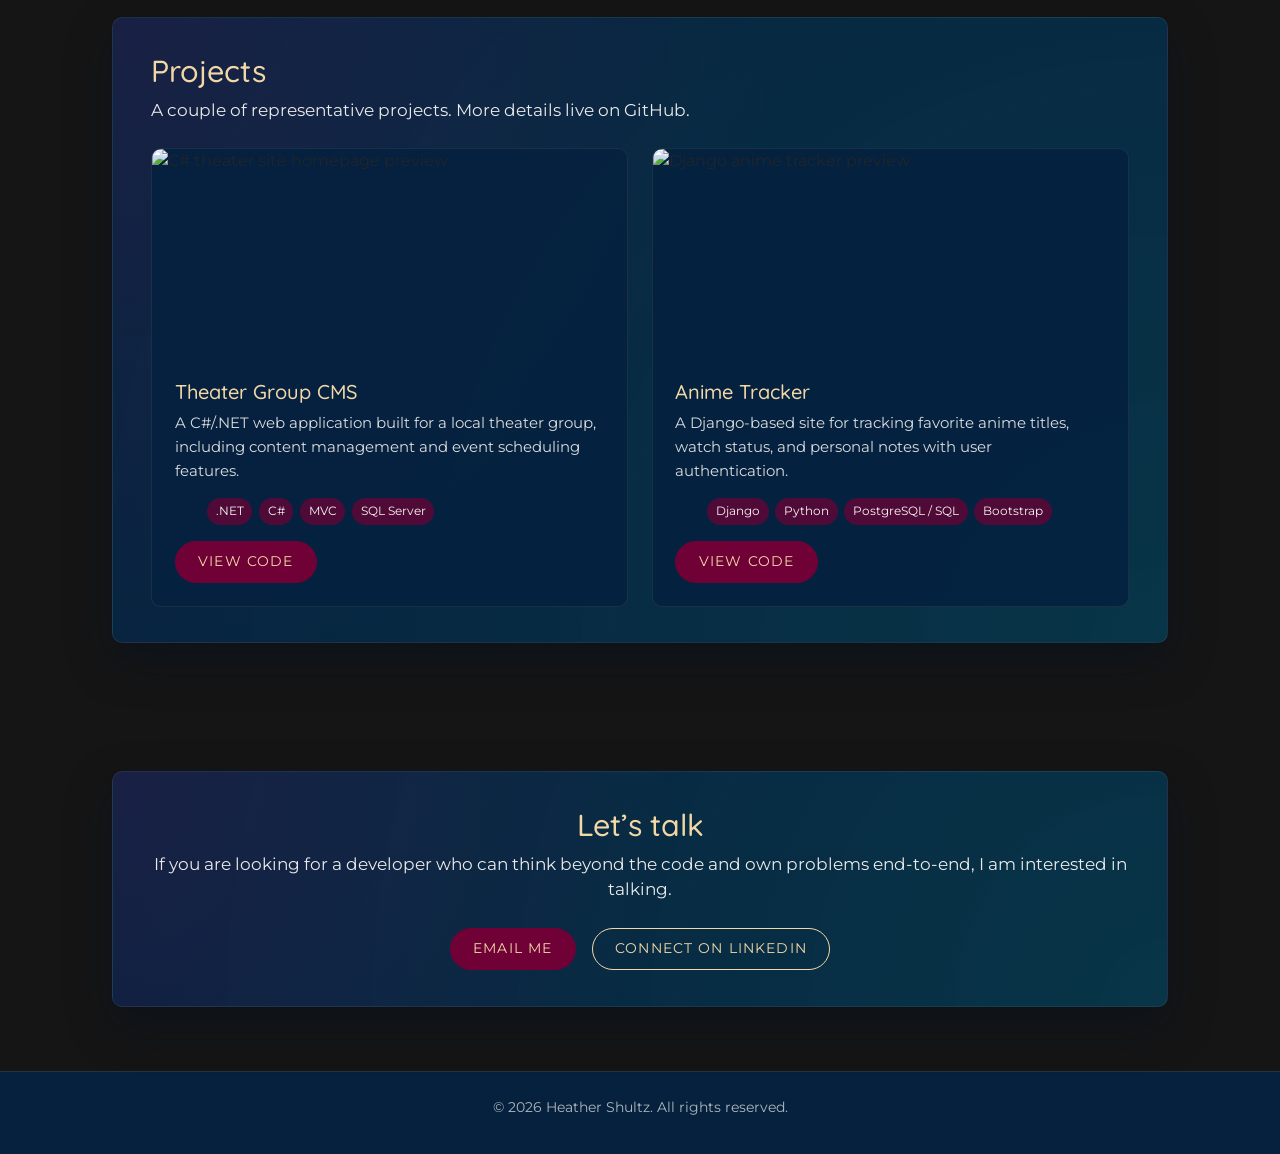
==== commit 540d222a: "Update index.html" ====
--- a/index.html
+++ b/index.html
@@ -1,4 +1,3 @@
-flog
 <!DOCTYPE html>
 <html lang="en">
 
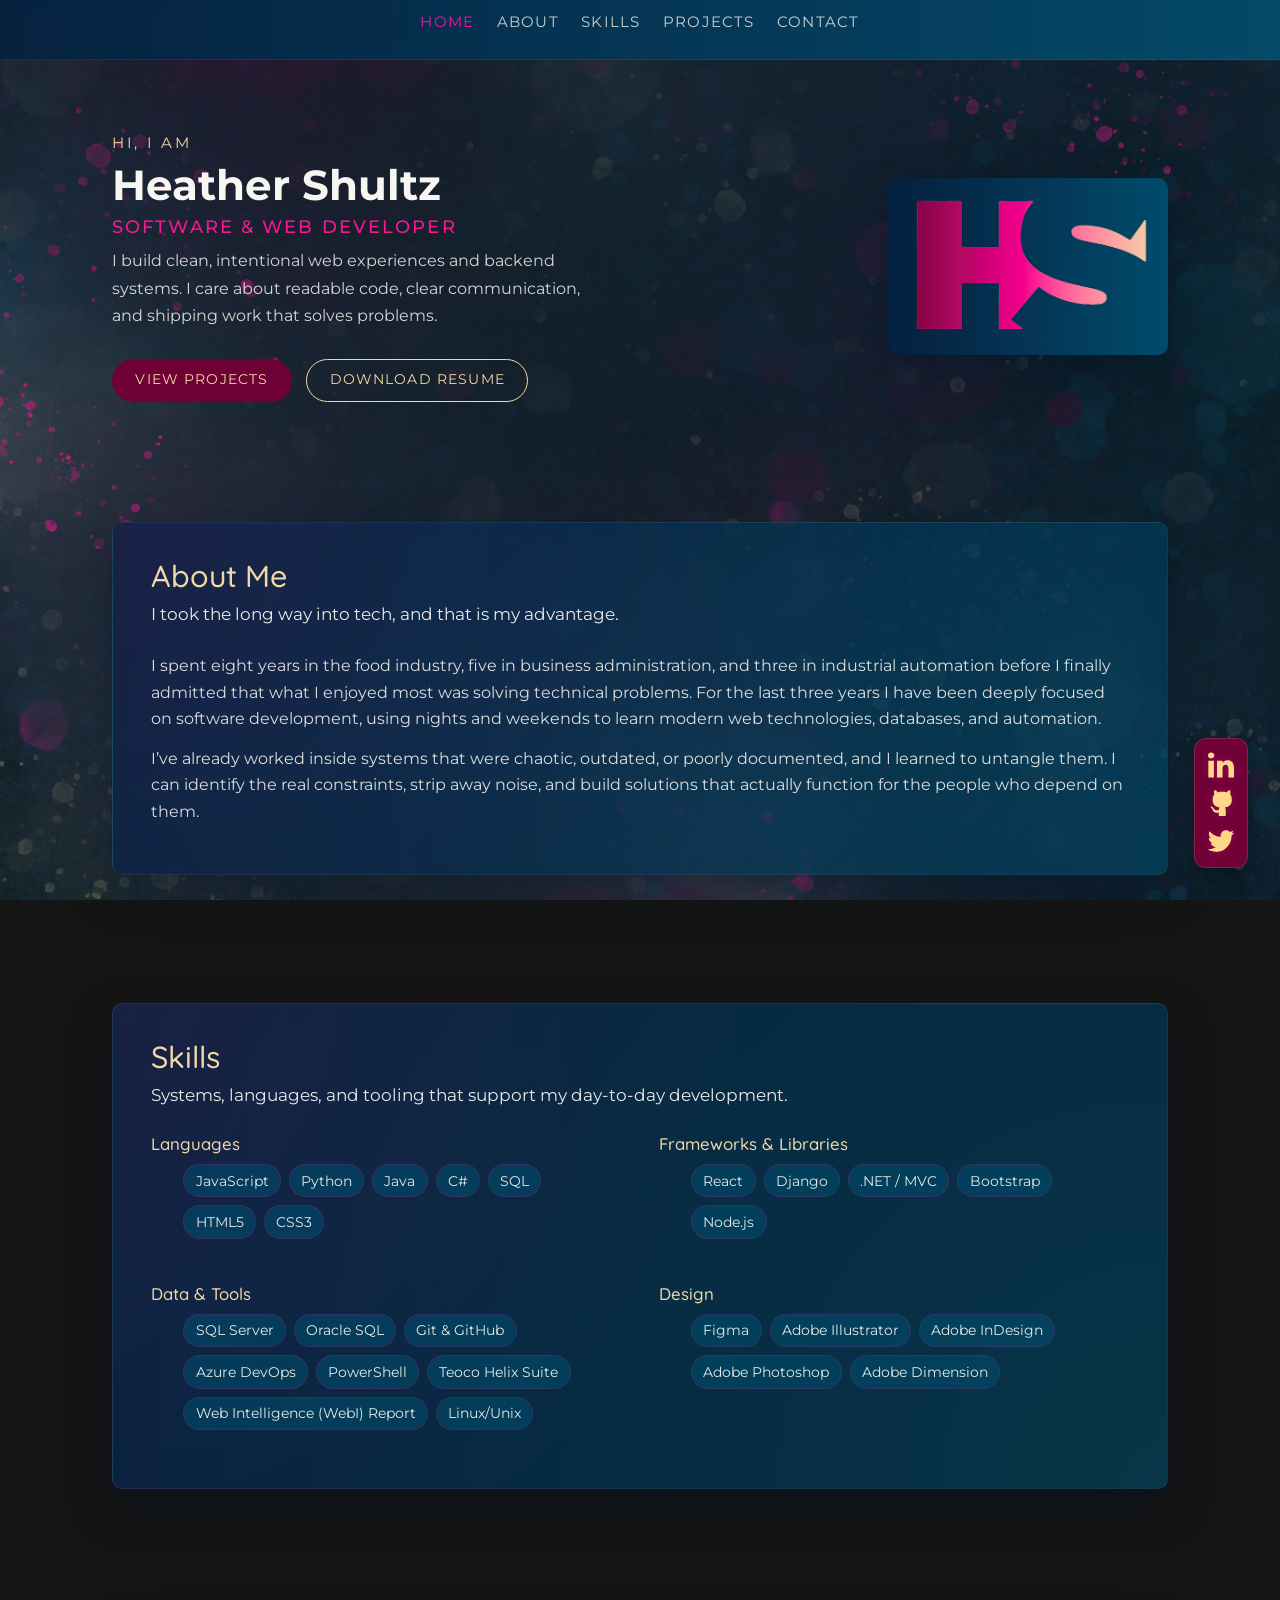
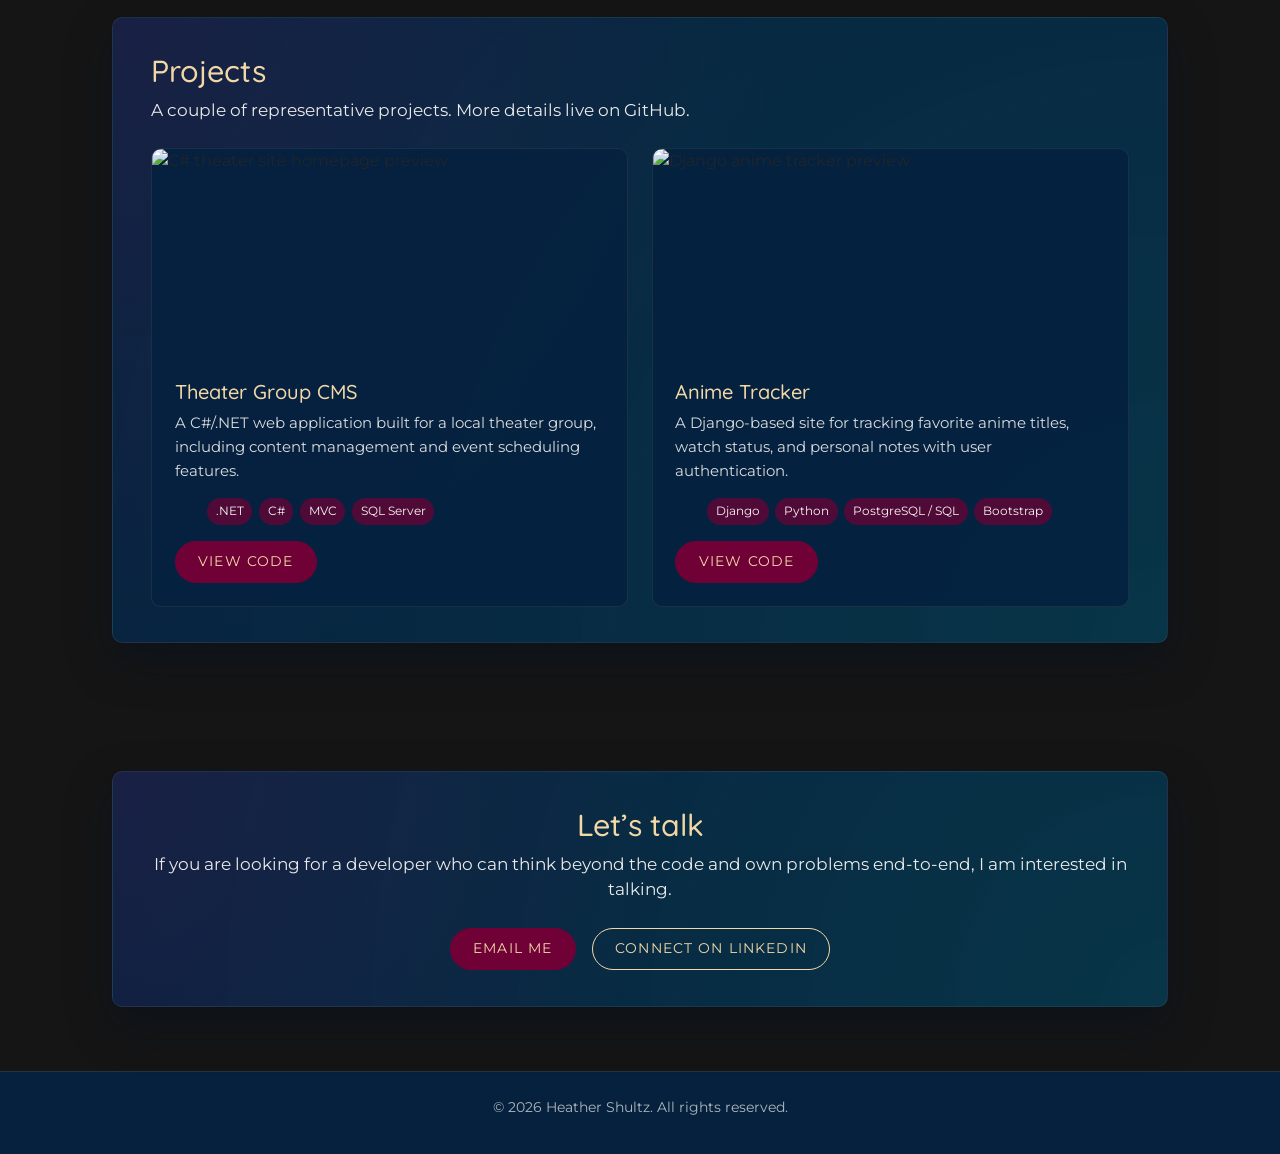
==== commit b33886ff: "Update index.html" ====
--- a/index.html
+++ b/index.html
@@ -68,7 +68,7 @@
               <div class="hero__actions">
                 <a href="#Projects" class="btn btn-primary">View Projects</a>
                 <!-- TODO: replace href with your actual resume -->
-                <a href="files/Heather_Shultz_Resume.pdf" class="btn btn-secondary" target="_blank">
+                <a href="files/Heather-Shultz-Resume.pdf" class="btn btn-secondary" target="_blank">
                   Download Resume
                 </a>
               </div>
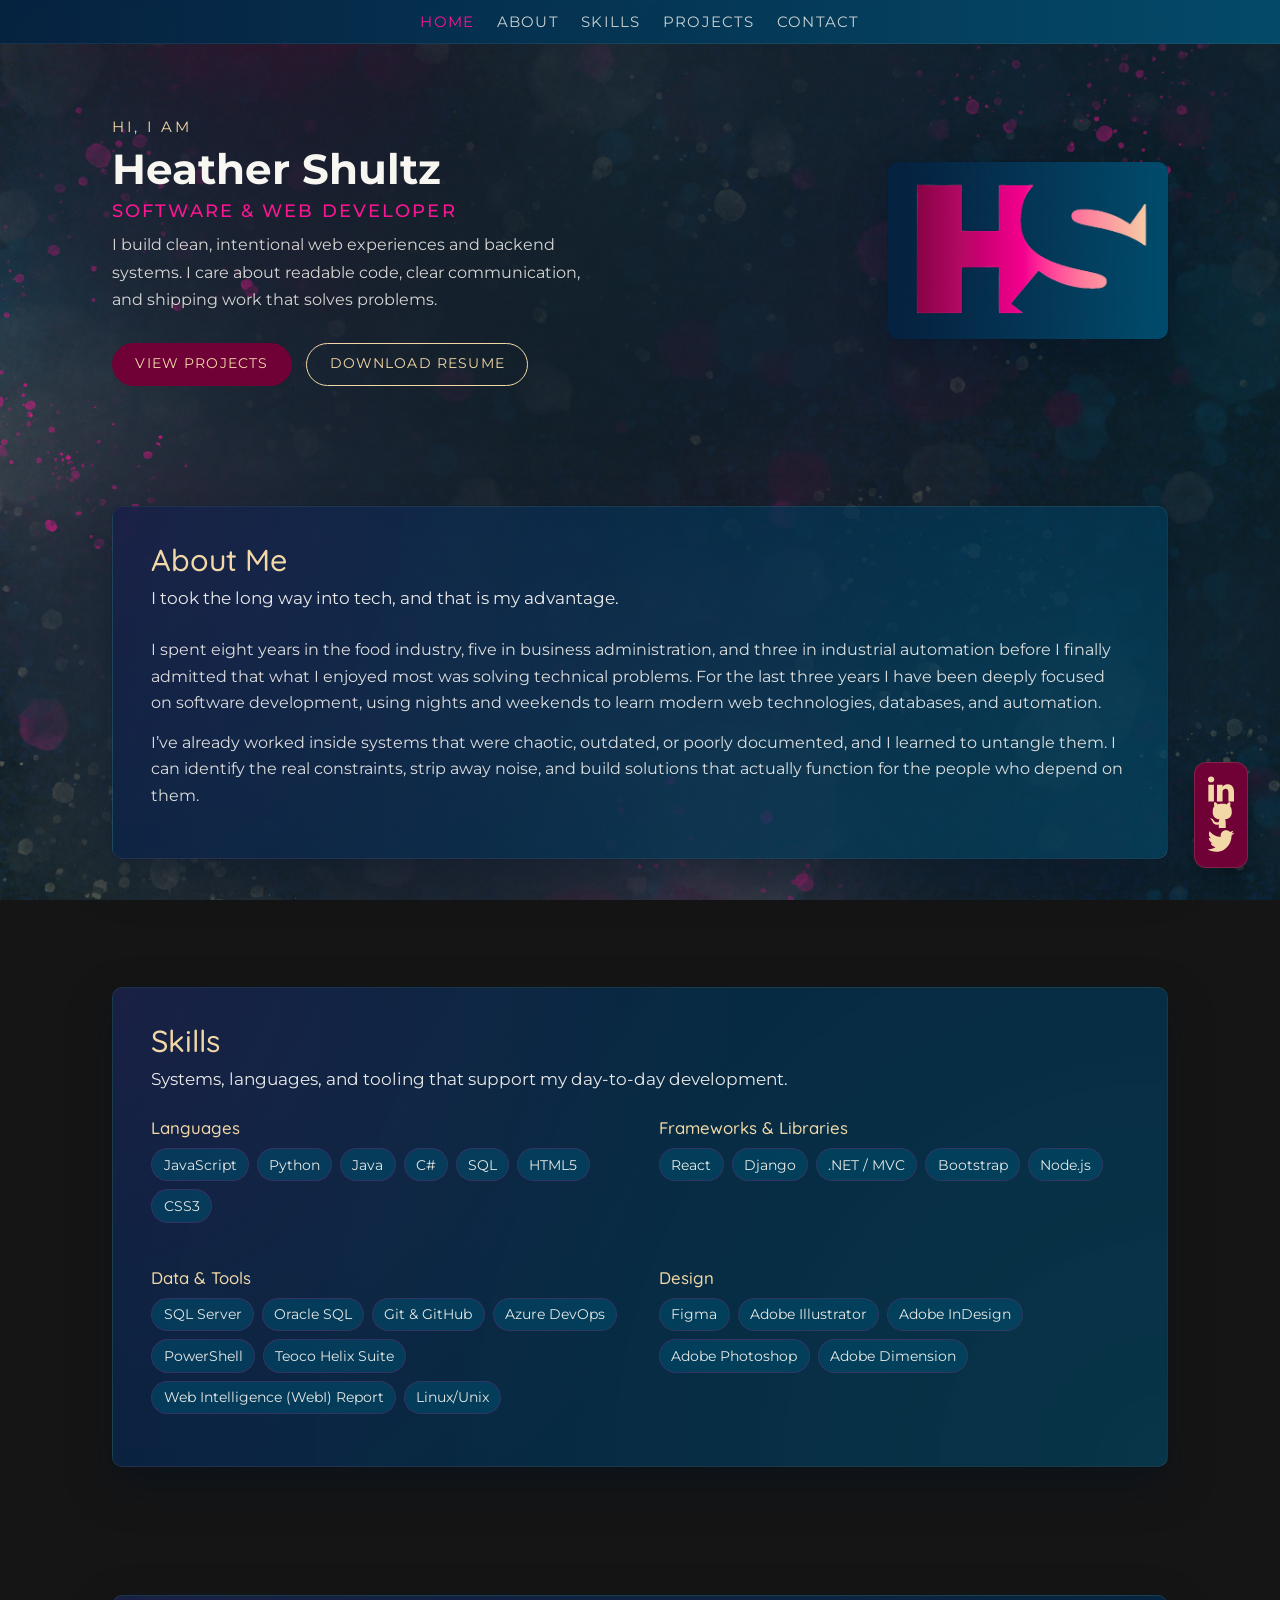
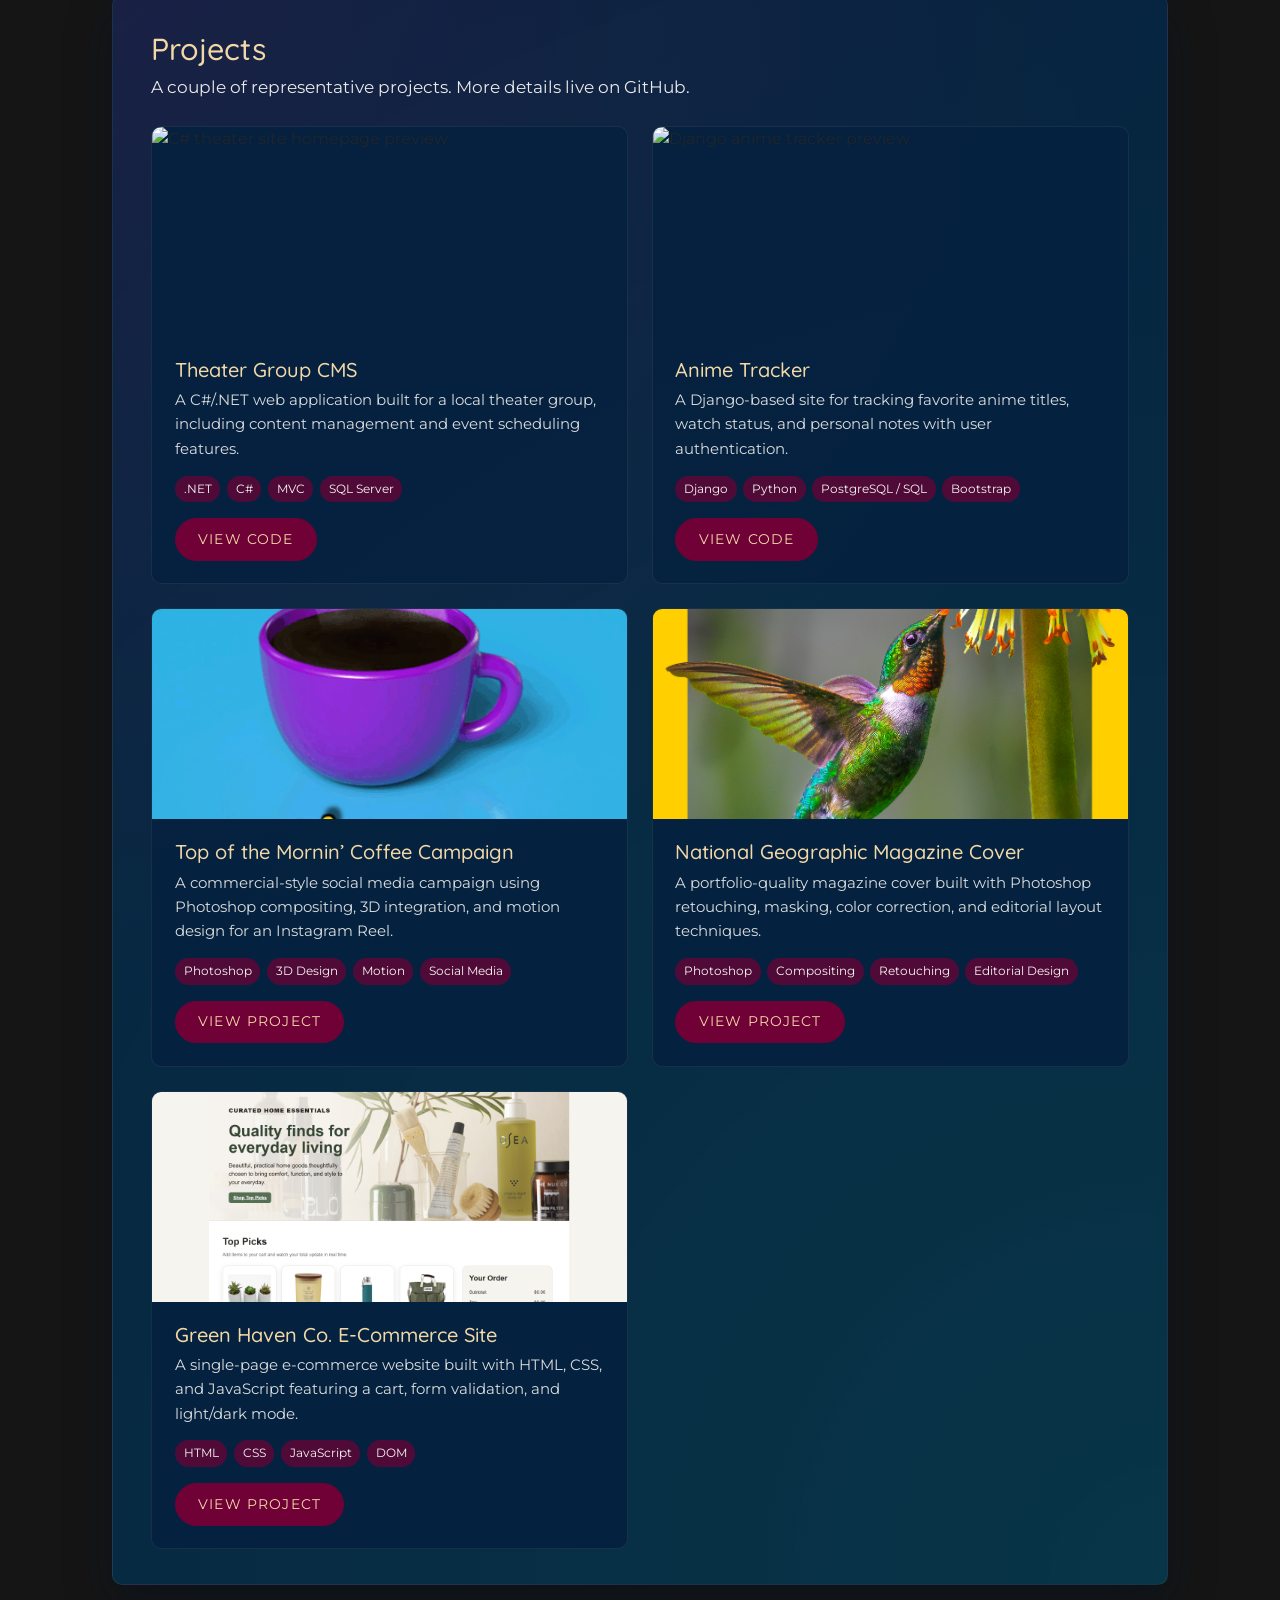
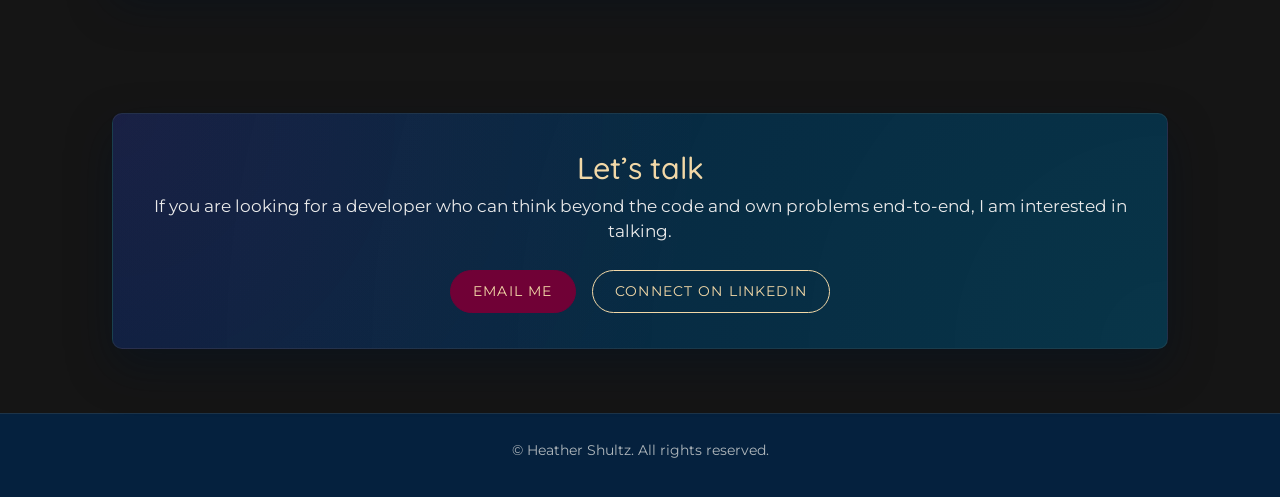
==== commit 477f69ed: "added more projects and pages for those projects" ====
--- a/index.html
+++ b/index.html
@@ -67,7 +67,6 @@
               </p>
               <div class="hero__actions">
                 <a href="#Projects" class="btn btn-primary">View Projects</a>
-                <!-- TODO: replace href with your actual resume -->
                 <a href="files/Heather-Shultz-Resume.pdf" class="btn btn-secondary" target="_blank">
                   Download Resume
                 </a>
@@ -239,7 +238,75 @@
                       </div>
                     </article>
                   </div>
-                </div>
+
+                  <!-- Project 3 -->
+                  <div class="col-md-6">
+                    <article class="project-card">
+                      <img src="images/coffee-campaign/totm.png" class="project-card__image" alt="Top of the Mornin' Coffee campaign preview">
+                      <div class="project-card__body">
+                        <h3 class="project-card__title">Top of the Mornin’ Coffee Campaign</h3>
+                        <p class="project-card__summary">
+                          A commercial-style social media campaign using Photoshop compositing, 3D integration, and motion design for an
+                          Instagram Reel.
+                        </p>
+                        <ul class="project-card__tags">
+                          <li>Photoshop</li>
+                          <li>3D Design</li>
+                          <li>Motion</li>
+                          <li>Social Media</li>
+                        </ul>
+                        <div class="project-card__actions">
+                          <a href="coffee-campaign.html" class="btn btn-primary">View Project</a>
+                        </div>
+                      </div>
+                    </article>
+                  </div>
+                  
+                  <!-- Project 4 -->
+                  <div class="col-md-6">
+                    <article class="project-card">
+                      <img src="images/natgeo/nat_geo_cover.jpg" class="project-card__image" alt="National Geographic magazine cover preview">
+                      <div class="project-card__body">
+                        <h3 class="project-card__title">National Geographic Magazine Cover</h3>
+                        <p class="project-card__summary">
+                          A portfolio-quality magazine cover built with Photoshop retouching, masking, color correction, and editorial
+                          layout techniques.
+                        </p>
+                        <ul class="project-card__tags">
+                          <li>Photoshop</li>
+                          <li>Compositing</li>
+                          <li>Retouching</li>
+                          <li>Editorial Design</li>
+                        </ul>
+                        <div class="project-card__actions">
+                          <a href="national-geographic-cover.html" class="btn btn-primary">View Project</a>
+                        </div>
+                      </div>
+                    </article>
+                  </div>
+                  
+                  <!-- Project 5 -->
+                  <div class="col-md-6">
+                    <article class="project-card">
+                      <img src="images/green_haven/green_haven.png" class="project-card__image" alt="Green Haven Co. website preview">
+                      <div class="project-card__body">
+                        <h3 class="project-card__title">Green Haven Co. E-Commerce Site</h3>
+                        <p class="project-card__summary">
+                          A single-page e-commerce website built with HTML, CSS, and JavaScript featuring a cart, form validation, and
+                          light/dark mode.
+                        </p>
+                        <ul class="project-card__tags">
+                          <li>HTML</li>
+                          <li>CSS</li>
+                          <li>JavaScript</li>
+                          <li>DOM</li>
+                        </ul>
+                        <div class="project-card__actions">
+                          <a href="https://theheatherloop.github.io/Green-Haven-Co.-Public/" class="btn btn-primary">View Project</a>
+                        </div>
+                      </div>
+                    </article>
+                  </div>
                   
               </div>
             </div>
@@ -295,11 +362,6 @@
       </a>
     </div>
 
-    <!-- ========= Scripts ========= -->
-    <script src="https://cdn.jsdelivr.net/npm/bootstrap@5.2.0/dist/js/bootstrap.bundle.min.js"
-      integrity="sha384-A3rJD856KowSb7dwlZdYEkO39Gagi7vIsF0jrRAoQmDKKtQBHUuLZ9AsSv4jD4Xa" crossorigin="anonymous"></script>
-    <script src="scripts/main.js"></script>
-
   </body>
 
 </html>
--- a/css/styles.css
+++ b/css/styles.css
@@ -2,28 +2,28 @@
    Core theme variables
    ========================================= */
 :root {
-  --lt-blue: #004b6b;
-  --dk-blue: #052240;
-  --pink: #fa1593;
-  --maroon: #700136;
-  --cream: #f2d8a7;
-
-  --off-white: #f8f6f1;
-  --lt-gray: #eaeaea;
-  --med-gray: #6b6b6b;
-  --dk-gray: #151515;
-
-  --body-font: "Montserrat", Verdana, sans-serif;
-  --accent-font: "Quicksand", system-ui, -apple-system, BlinkMacSystemFont, sans-serif;
-
-  --radius-sm: 4px;
-  --radius-md: 10px;
-
-  --shadow-soft:
-    rgba(3, 18, 35, 0.4) 0 18px 45px,
-    rgba(3, 18, 35, 0.9) 0 0 1px;
-
-  --transition-fast: 0.18s ease-out;
+    --lt-blue: #004b6b;
+    --dk-blue: #052240;
+    --pink: #fa1593;
+    --maroon: #700136;
+    --cream: #f2d8a7;
+
+    --off-white: #f8f6f1;
+    --lt-gray: #eaeaea;
+    --med-gray: #6b6b6b;
+    --dk-gray: #151515;
+
+    --body-font: "Montserrat", Verdana, sans-serif;
+    --accent-font: "Quicksand", system-ui, sans-serif;
+
+    --radius-md: 10px;
+    --radius-lg: 18px;
+
+    --shadow-soft:
+        rgba(3, 18, 35, 0.4) 0 18px 45px,
+        rgba(3, 18, 35, 0.9) 0 0 1px;
+
+    --transition-fast: 0.18s ease-out;
 }
 
 /* =========================================
@@ -32,521 +32,725 @@
 *,
 *::before,
 *::after {
-  box-sizing: border-box;
-  margin: 0;
-  padding: 0;
+    box-sizing: border-box;
+    margin: 0;
+    padding: 0;
 }
 
 html {
-  scroll-behavior: smooth;
+    scroll-behavior: smooth;
 }
 
 body {
-  min-height: 100vh;
-  font-family: var(--body-font);
-  color: var(--off-white);
-  background-color: var(--dk-gray);
-  background-image: url("../images/background.png");
-  background-size: cover;
-  background-repeat: no-repeat;
-  background-attachment: fixed;
-}
-
-/* Container tweaks for tighter layout */
+    min-height: 100vh;
+    font-family: var(--body-font);
+    color: var(--off-white);
+    background-color: var(--dk-gray);
+    background-image: url("../images/background.png");
+    background-size: cover;
+    background-repeat: no-repeat;
+    background-attachment: fixed;
+}
+
+img {
+    display: block;
+    max-width: 100%;
+}
+
+a {
+    color: var(--cream);
+}
+
+a:hover {
+    color: var(--pink);
+}
+
 .container {
-  max-width: 1080px;
-}
-
-/* Utility classes */
-.text-center {
-  text-align: center;
-}
-
-/* =========================================
-   Page shell
-   ========================================= */
+    max-width: 1080px;
+}
+
 .page {
-  display: flex;
-  flex-direction: column;
-  min-height: 100vh;
+    display: flex;
+    flex-direction: column;
+    min-height: 100vh;
 }
 
 /* =========================================
    Header / Nav
    ========================================= */
 .site-header {
-  position: sticky;
-  top: 0;
-  z-index: 20;
-  background: linear-gradient(90deg, rgba(5, 34, 64, 0.97), rgba(4, 75, 107, 0.97));
-  backdrop-filter: blur(12px);
-  border-bottom: 1px solid rgba(242, 216, 167, 0.08);
+    position: sticky;
+    top: 0;
+    z-index: 20;
+    background: linear-gradient(90deg, rgba(5, 34, 64, 0.97), rgba(4, 75, 107, 0.97));
+    backdrop-filter: blur(12px);
+    border-bottom: 1px solid rgba(242, 216, 167, 0.08);
 }
 
 .site-header__inner {
-  display: flex;
-  align-items: center;
-  justify-content: space-evenly;
-  padding: 0.6rem 1rem;
-}
-
-/* Brand */
-.brand {
-  display: flex;
-  align-items: center;
-  gap: 0.5rem;
-  text-decoration: none;
-}
-
-.brand__logo {
-  width: 40px;
-  height: 40px;
-  object-fit: contain;
-}
-
-.brand__text {
-  font-family: var(--accent-font);
-  font-weight: 600;
-  font-size: 1.1rem;
-  letter-spacing: 0.06em;
-  text-transform: uppercase;
-  color: var(--cream);
-}
-
-/* Primary nav */
+    display: flex;
+    align-items: center;
+    justify-content: space-evenly;
+    padding: 0.6rem 1rem;
+}
+
 .nav {
-  display: flex;
-  align-items: center;
-  justify-content: space-between;
+    display: flex;
+    align-items: center;
+    justify-content: center;
 }
 
 .nav__list {
-  list-style: none;
-  display: flex;
-  gap: 1.4rem;
-  padding-left: 0;
-  
+    list-style: none;
+    display: flex;
+    gap: 1.4rem;
+    padding-left: 0;
+    margin-bottom: 0;
 }
 
 .nav__link {
-  position: relative;
-  font-size: 0.95rem;
-  letter-spacing: 0.08em;
-  text-transform: uppercase;
-  text-decoration: none;
-  color: var(--off-white);
-  opacity: 0.8;
-  transition: color var(--transition-fast), opacity var(--transition-fast);
-}
-
-.nav__link:hover {
-  color: var(--pink);
-  opacity: 1;
-}
-
+    position: relative;
+    font-size: 0.95rem;
+    letter-spacing: 0.08em;
+    text-transform: uppercase;
+    text-decoration: none;
+    color: var(--off-white);
+    opacity: 0.8;
+    transition: color var(--transition-fast), opacity var(--transition-fast);
+}
+
+.nav__link:hover,
 .nav__link--active {
-  color: var(--pink);
-  opacity: 1;
-}
-
-
-/* Social links */
-.social {
-  display: flex;
-  align-items: center;
-  gap: 0.75rem;
-}
-
-.social img {
-  width: 20px;
-  height: 20px;
-  filter: drop-shadow(0 0 4px rgba(0, 0, 0, 0.6));
-  transition: transform var(--transition-fast), filter var(--transition-fast);
-}
-
-.social a:hover img {
-  transform: translateY(-1px) scale(1.05);
-  filter: drop-shadow(0 0 8px rgba(250, 21, 147, 0.7));
-}
-
-/* =========================================
-   Floating social bar
-   ========================================= */
+    color: var(--pink);
+    opacity: 1;
+}
+
+/* =========================================
+   Global section cards
+   ========================================= */
+.section {
+    padding: 4rem 0;
+}
+
+.section__card {
+    background:
+        radial-gradient(circle at top left, rgba(250, 21, 147, 0.08), transparent 55%),
+        radial-gradient(circle at bottom right, rgba(0, 75, 107, 0.6), rgba(5, 34, 64, 0.95));
+    border-radius: var(--radius-md);
+    box-shadow: var(--shadow-soft);
+    border: 1px solid rgba(242, 216, 167, 0.08);
+}
+
+.section__card .card-body {
+    padding: 2.2rem 2.4rem;
+}
+
+.section__title {
+    font-family: var(--accent-font);
+    font-size: 1.9rem;
+    color: var(--cream);
+    margin-bottom: 0.5rem;
+}
+
+.section__lead {
+    font-size: 1.05rem;
+    color: var(--lt-gray);
+    margin-bottom: 1.6rem;
+}
+
+.section__body {
+    font-size: 0.98rem;
+    line-height: 1.7;
+    color: rgba(248, 246, 241, 0.88);
+    margin-bottom: 0.8rem;
+}
+
+/* =========================================
+   Hero
+   ========================================= */
+.hero {
+    padding: 4.5rem 0 3.5rem;
+}
+
+.hero__inner {
+    display: flex;
+    align-items: center;
+    justify-content: space-between;
+    gap: 3rem;
+}
+
+.hero__text {
+    flex: 1.2;
+}
+
+.hero__image {
+    flex: 0.9;
+    display: flex;
+    justify-content: flex-end;
+}
+
+.hero__eyebrow {
+    font-size: 0.95rem;
+    letter-spacing: 0.18em;
+    text-transform: uppercase;
+    color: var(--cream);
+    margin-bottom: 0.4rem;
+}
+
+.hero__headline {
+    font-size: 2.6rem;
+    font-weight: 700;
+    line-height: 1.2;
+    color: var(--off-white);
+    margin-bottom: 0.6rem;
+}
+
+.hero__role {
+    display: block;
+    margin-top: 0.3rem;
+    font-size: 1.1rem;
+    font-weight: 500;
+    letter-spacing: 0.12em;
+    text-transform: uppercase;
+    color: var(--pink);
+}
+
+.hero__summary {
+    font-size: 1.02rem;
+    line-height: 1.7;
+    color: rgba(248, 246, 241, 0.85);
+    max-width: 30rem;
+    margin-bottom: 1.8rem;
+}
+
+.hero__actions {
+    display: flex;
+    flex-wrap: wrap;
+    gap: 0.9rem;
+}
+
+.hero__illustration {
+    max-width: 280px;
+    border-radius: var(--radius-md);
+    box-shadow: var(--shadow-soft);
+}
+
+/* =========================================
+   Skills and tool groups
+   ========================================= */
+.skills-grid,
+.project-tools-grid {
+    display: grid;
+    grid-template-columns: repeat(2, minmax(0, 1fr));
+    gap: 1.8rem 2.4rem;
+}
+
+.skills-group__title {
+    font-family: var(--accent-font);
+    font-size: 1.05rem;
+    color: var(--cream);
+    margin-bottom: 0.6rem;
+}
+
+.skills-group__list {
+    list-style: none;
+    display: flex;
+    flex-wrap: wrap;
+    gap: 0.5rem;
+    padding-left: 0;
+}
+
+.skills-group__list li {
+    font-size: 0.85rem;
+    padding: 0.35rem 0.7rem;
+    border-radius: 999px;
+    background: rgba(0, 75, 107, 0.6);
+    border: 1px solid rgba(250, 21, 147, 0.18);
+    color: rgba(248, 246, 241, 0.92);
+}
+
+/* =========================================
+   Project cards on homepage
+   ========================================= */
+.project-card {
+    background: rgba(5, 34, 64, 0.9);
+    border-radius: var(--radius-md);
+    overflow: hidden;
+    border: 1px solid rgba(242, 216, 167, 0.08);
+    display: flex;
+    flex-direction: column;
+    height: 100%;
+}
+
+.project-card__image {
+    width: 100%;
+    height: 210px;
+    object-fit: cover;
+}
+
+.project-card__body {
+    padding: 1.3rem 1.4rem 1.4rem;
+    display: flex;
+    flex-direction: column;
+    flex: 1;
+}
+
+.project-card__title {
+    font-family: var(--accent-font);
+    font-size: 1.25rem;
+    color: var(--cream);
+    margin-bottom: 0.4rem;
+}
+
+.project-card__summary {
+    font-size: 0.95rem;
+    line-height: 1.6;
+    color: rgba(248, 246, 241, 0.88);
+    margin-bottom: 0.9rem;
+}
+
+.project-card__tags {
+    list-style: none;
+    display: flex;
+    flex-wrap: wrap;
+    gap: 0.4rem;
+    margin-bottom: 1rem;
+    padding-left: 0;
+}
+
+.project-card__tags li {
+    font-size: 0.78rem;
+    padding: 0.25rem 0.55rem;
+    border-radius: 999px;
+    background: rgba(112, 1, 54, 0.7);
+    color: var(--off-white);
+}
+
+.project-card__actions {
+    margin-top: auto;
+}
+
+/* =========================================
+   Buttons
+   ========================================= */
+.btn {
+    border-radius: 999px;
+    font-size: 0.9rem;
+    letter-spacing: 0.08em;
+    text-transform: uppercase;
+    padding: 0.6rem 1.4rem;
+    border-width: 1px;
+    transition:
+        background-color var(--transition-fast),
+        color var(--transition-fast),
+        border-color var(--transition-fast),
+        transform var(--transition-fast),
+        box-shadow var(--transition-fast);
+}
+
+.btn-primary {
+    background-color: var(--maroon);
+    border-color: var(--maroon);
+    color: var(--cream);
+}
+
+.btn-primary:hover {
+    background-color: var(--pink);
+    border-color: var(--pink);
+    color: var(--dk-blue);
+    transform: translateY(-1px);
+    box-shadow: 0 10px 24px rgba(250, 21, 147, 0.35);
+}
+
+.btn-secondary {
+    background-color: transparent;
+    border-color: var(--cream);
+    color: var(--cream);
+}
+
+.btn-secondary:hover {
+    background-color: rgba(242, 216, 167, 0.12);
+    border-color: var(--cream);
+    transform: translateY(-1px);
+}
+
+/* =========================================
+   Coffee case study page
+   ========================================= */
+.project-page .project-hero {
+    padding: 5rem 0 4rem;
+}
+
+.project-page .hero__inner {
+    max-width: 1080px;
+}
+
+.project-case-section {
+    padding-top: 2rem;
+}
+
+.project-case-card {
+    max-width: 1080px;
+    margin: 0 auto 4rem;
+}
+
+.project-case-card .card-body {
+    padding: 3rem;
+}
+
+.case-block {
+    margin-bottom: 3rem;
+    padding-bottom: 2.5rem;
+    border-bottom: 1px solid rgba(242, 216, 167, 0.12);
+}
+
+.case-block:last-child {
+    margin-bottom: 0;
+    padding-bottom: 0;
+    border-bottom: none;
+}
+
+.case-block .section__body {
+    max-width: 850px;
+}
+
+.case-block .project-tools-grid {
+    margin-top: 1.5rem;
+}
+
+.case-block .skills-group {
+    padding: 0;
+}
+
+.case-block .skills-group .section__body {
+    margin-bottom: 0;
+    font-size: 0.95rem;
+}
+
+/* Overview cards */
+.project-meta-grid {
+    display: grid;
+    grid-template-columns: repeat(3, minmax(0, 1fr));
+    gap: 1rem;
+    margin-top: 1.5rem;
+}
+
+.project-meta-card {
+    padding: 1rem 1.1rem;
+    border-radius: var(--radius-lg);
+    background: rgba(0, 75, 107, 0.45);
+    border: 1px solid rgba(250, 21, 147, 0.16);
+}
+
+.project-meta-card h3 {
+    font-family: var(--accent-font);
+    font-size: 1rem;
+    color: var(--cream);
+    margin-bottom: 0.3rem;
+}
+
+.project-meta-card p {
+    color: rgba(248, 246, 241, 0.88);
+    line-height: 1.5;
+}
+
+/* Figures */
+.project-figure {
+    margin: 1.75rem auto 0;
+}
+
+.project-figure img {
+    width: 100%;
+    height: auto;
+    border-radius: var(--radius-md);
+    box-shadow: var(--shadow-soft);
+}
+
+.project-figure figcaption {
+    margin-top: 0.75rem;
+    font-size: 0.88rem;
+    line-height: 1.5;
+    color: rgba(248, 246, 241, 0.72);
+    text-align: center;
+}
+
+.project-figure--mood {
+    max-width: 680px;
+}
+
+.project-figure--mood img {
+    max-height: 390px;
+    object-fit: contain;
+    background-color: #ffffff;
+}
+.project-figure--concept {
+    max-width: 520px;
+}
+
+.project-figure--concept img {
+    max-height: 440px;
+    object-fit: contain;
+    background-color: rgba(248, 246, 241, 0.92);
+}
+
+.project-figure--small {
+    max-width: 280px;
+}
+
+.project-figure--small img {
+    max-height: 360px;
+    object-fit: contain;
+}
+
+.project-figure--poster {
+    max-width: 380px;
+}
+
+.project-figure--poster img {
+    max-height: 775px;
+    object-fit: contain;
+}
+
+/* =========================================
+    NatGeo case study page only
+   ========================================= */
+
+/* Source hummingbird photo */
+.natgeo-page .natgeo-source-photo {
+    max-width: 620px;
+    margin: 2rem auto 0;
+    text-align: center;
+}
+
+.natgeo-page .natgeo-source-photo img {
+    width: 100%;
+    object-fit: contain;
+    border-radius: var(--radius-md);
+    box-shadow: var(--shadow-soft);
+}
+
+.natgeo-page .natgeo-source-photo figcaption {
+    max-width: 620px;
+    margin: 0.75rem auto 0;
+    text-align: center;
+}
+
+/* Visual direction NatGeo examples */
+.natgeo-page .border-reference-grid {
+    display: grid;
+    grid-template-columns: repeat(2, 381px);
+    justify-content: space-around;
+    align-items: start;
+    margin-top: 2.5rem;
+}
+
+.natgeo-page .border-reference-grid figure {
+    margin: 0;
+    text-align: center;
+}
+
+.natgeo-page .border-reference-grid img {
+    object-fit: contain;
+    border-radius: var(--radius-md);
+    box-shadow: var(--shadow-soft);
+}
+
+.natgeo-page .border-reference-grid figcaption {
+    margin-top: 0.75rem;
+    font-size: 0.88rem;
+    line-height: 1.5;
+    color: rgba(248, 246, 241, 0.72);
+    text-align: center;
+}
+
+/* Reference image section */
+.natgeo-page .reference-grid {
+    display: grid;
+    grid-template-columns: repeat(2, 463px);
+    justify-content: center;
+    gap: 4rem;
+    align-items: start;
+    margin-top: 2.5rem;
+}
+
+.natgeo-page .reference-card {
+    text-align: center;
+}
+
+.natgeo-page .reference-card img {
+    display: block;
+    margin: 0 auto 1rem;
+}
+
+.natgeo-page .reference-card h3,
+.natgeo-page .reference-card p {
+    max-width: 325px;
+    margin-left: auto;
+    margin-right: auto;
+    text-align: left;
+}
+
+.natgeo-page .reference-card h3 {
+    font-family: var(--accent-font);
+    font-size: 1rem;
+    color: var(--cream);
+    margin-top: 0.75rem;
+    margin-bottom: 0.5rem;
+}
+
+.natgeo-page .reference-card p {
+    font-size: 0.9rem;
+    line-height: 1.5;
+    color: rgba(248, 246, 241, 0.86);
+}
+
+/* Final NatGeo cover */
+.natgeo-page .project-figure--poster {
+    max-width: 367px;
+    margin-left: auto;
+    margin-right: auto;
+}
+
+.natgeo-page .project-figure--poster img {
+    width: 367px;
+    height: 550px;
+    object-fit: contain;
+}
+
+/* Mobile */
+@media (max-width: 900px) {
+
+    .natgeo-page .reference-grid,
+    .natgeo-page .border-reference-grid {
+        grid-template-columns: 1fr;
+        gap: 2rem;
+        justify-content: center;
+    }
+
+    .natgeo-page .reference-card,
+    .natgeo-page .border-reference-grid figure,
+    .natgeo-page .project-figure--poster {
+        max-width: 367px;
+        margin-left: auto;
+        margin-right: auto;
+    }
+
+    .natgeo-page .reference-card img,
+    .natgeo-page .border-reference-grid img,
+    .natgeo-page .project-figure--poster img {
+        width: 100%;
+        height: auto;
+        max-height: 550px;
+    }
+}
+
+/* =========================================
+    Contact / Footer / Social
+   ========================================= */
+.section--contact .contact-body {
+    text-align: center;
+}
+
+.contact-body__actions {
+    display: flex;
+    justify-content: center;
+    gap: 1rem;
+    flex-wrap: wrap;
+}
+
+.site-footer {
+    margin-top: auto;
+    padding: 1.6rem 0 1.3rem;
+    border-top: 1px solid rgba(242, 216, 167, 0.1);
+    background: rgba(5, 34, 64, 0.96);
+}
+
+.site-footer__inner {
+    display: flex;
+    flex-direction: column;
+    align-items: center;
+    gap: 0.2rem;
+}
+
+.site-footer__text {
+    font-size: 0.85rem;
+    color: rgba(248, 246, 241, 0.7);
+}
+
 .floating-social {
-  position: fixed;
-  bottom: 2rem;
-  right: 2rem;
-  flex-direction: column;
-  gap: 0.75rem;
-  z-index: 50;
-  background: var(--maroon);
-  padding: 0.8rem;
-  border-radius: 12px;
-  box-shadow: 0 8px 18px rgba(0, 0, 0, 0.35);
-  border: 1px solid rgba(242, 216, 167, 0.15);
+    position: fixed;
+    bottom: 2rem;
+    right: 2rem;
+    flex-direction: column;
+    gap: 0.75rem;
+    z-index: 50;
+    background: var(--maroon);
+    padding: 0.8rem;
+    border-radius: 12px;
+    box-shadow: 0 8px 18px rgba(0, 0, 0, 0.35);
+    border: 1px solid rgba(242, 216, 167, 0.15);
 }
 
 .floating-social img {
-  width: 26px;
-  height: 26px;
-  filter: brightness(1) saturate(1.6) drop-shadow(0 0 4px rgba(250, 21, 147, 0.3));
-  transition: transform 0.2s ease, filter 0.2s ease;
-}
-
-.floating-social img:hover {
-  transform: translateY(-2px) scale(1.1);
-  filter: drop-shadow(0 0 10px rgba(250, 21, 147, 0.7));
-}
-
-/* =========================================
-   Global section layout
-   ========================================= */
-.section {
-  padding: 4rem 0;
-}
-
-.section__card {
-  background: radial-gradient(circle at top left, rgba(250, 21, 147, 0.08), transparent 55%),
-    radial-gradient(circle at bottom right, rgba(0, 75, 107, 0.6), rgba(5, 34, 64, 0.95));
-  border-radius: var(--radius-md);
-  box-shadow: var(--shadow-soft);
-  border: 1px solid rgba(242, 216, 167, 0.08);
-}
-
-.section__card .card-body {
-  padding: 2.2rem 2.4rem;
-}
-
-.section__title {
-  font-family: var(--accent-font);
-  font-size: 1.9rem;
-  color: var(--cream);
-  margin-bottom: 0.5rem;
-}
-
-.section__lead {
-  font-size: 1.05rem;
-  color: var(--lt-gray);
-  margin-bottom: 1.6rem;
-}
-
-.section__body {
-  font-size: 0.98rem;
-  line-height: 1.7;
-  color: rgba(248, 246, 241, 0.88);
-  margin-bottom: 0.8rem;
-}
-
-/* =========================================
-   Hero
-   ========================================= */
-.hero {
-  padding: 4.5rem 0 3.5rem;
-}
-
-.hero__inner {
-  display: flex;
-  align-items: center;
-  justify-content: space-between;
-  gap: 3rem;
-}
-
-.hero__text {
-  flex: 1.2;
-}
-
-.hero__image {
-  flex: 0.9;
-  display: flex;
-  justify-content:flex-end;
-}
-
-.hero__eyebrow {
-  font-size: 0.95rem;
-  letter-spacing: 0.18em;
-  text-transform: uppercase;
-  color: var(--cream);
-  margin-bottom: 0.4rem;
-}
-
-.hero__headline {
-  font-size: 2.6rem;
-  font-weight: 700;
-  line-height: 1.2;
-  color: var(--off-white);
-  margin-bottom: 0.6rem;
-}
-
-.hero__role {
-  display: block;
-  margin-top: 0.3rem;
-  font-size: 1.1rem;
-  font-weight: 500;
-  letter-spacing: 0.12em;
-  text-transform: uppercase;
-  color: var(--pink);
-}
-
-.hero__summary {
-  font-size: 1.02rem;
-  line-height: 1.7;
-  color: rgba(248, 246, 241, 0.85);
-  max-width: 30rem;
-  margin-bottom: 1.8rem;
-}
-
-.hero__actions {
-  display: flex;
-  flex-wrap: wrap;
-  gap: 0.9rem;
-}
-
-.hero__illustration {
-  max-width: 280px;
-  border-radius: var(--radius-md);
-  box-shadow: var(--shadow-soft);
-}
-
-/* =========================================
-   Skills
-   ========================================= */
-.section--skills .section__card .card-body {
-  padding-bottom: 2.6rem;
-}
-
-.skills-grid {
-  display: grid;
-  grid-template-columns: repeat(2, minmax(0, 1fr));
-  gap: 1.8rem 2.4rem;
-}
-
-.skills-group__title {
-  font-family: var(--accent-font);
-  font-size: 1.05rem;
-  color: var(--cream);
-  margin-bottom: 0.6rem;
-}
-
-.skills-group__list {
-  list-style: none;
-  display: flex;
-  flex-wrap: wrap;
-  gap: 0.5rem;
-}
-
-.skills-group__list li {
-  font-size: 0.85rem;
-  padding: 0.35rem 0.7rem;
-  border-radius: 999px;
-  background: rgba(0, 75, 107, 0.6);
-  border: 1px solid rgba(250, 21, 147, 0.18);
-  color: rgba(248, 246, 241, 0.92);
-}
-
-/* =========================================
-   Projects
-   ========================================= */
-.project-card {
-  background: rgba(5, 34, 64, 0.9);
-  border-radius: var(--radius-md);
-  overflow: hidden;
-  border: 1px solid rgba(242, 216, 167, 0.08);
-  display: flex;
-  flex-direction: column;
-  height: 100%;
-}
-
-.project-card__image {
-  width: 100%;
-  height: 210px;
-  object-fit: cover;
-}
-
-.project-card__body {
-  padding: 1.3rem 1.4rem 1.4rem;
-  display: flex;
-  flex-direction: column;
-  flex: 1;
-}
-
-.project-card__title {
-  font-family: var(--accent-font);
-  font-size: 1.25rem;
-  color: var(--cream);
-  margin-bottom: 0.4rem;
-}
-
-.project-card__summary {
-  font-size: 0.95rem;
-  line-height: 1.6;
-  color: rgba(248, 246, 241, 0.88);
-  margin-bottom: 0.9rem;
-}
-
-.project-card__tags {
-  list-style: none;
-  display: flex;
-  flex-wrap: wrap;
-  gap: 0.4rem;
-  margin-bottom: 1rem;
-}
-
-.project-card__tags li {
-  font-size: 0.78rem;
-  padding: 0.25rem 0.55rem;
-  border-radius: 999px;
-  background: rgba(112, 1, 54, 0.7);
-  color: var(--off-white);
-}
-
-.project-card__actions {
-  margin-top: auto;
-}
-
-/* =========================================
-   Contact
-   ========================================= */
-.section--contact .contact-body {
-  text-align: center;
-}
-
-.contact-body__actions {
-  display: flex;
-  justify-content: center;
-  gap: 1rem;
-  flex-wrap: wrap;
-}
-
-/* =========================================
-   Buttons
-   ========================================= */
-.btn {
-  border-radius: 999px;
-  font-size: 0.9rem;
-  letter-spacing: 0.08em;
-  text-transform: uppercase;
-  padding: 0.6rem 1.4rem;
-  border-width: 1px;
-  transition:
-    background-color var(--transition-fast),
-    color var(--transition-fast),
-    border-color var(--transition-fast),
-    transform var(--transition-fast),
-    box-shadow var(--transition-fast);
-}
-
-/* Primary = maroon base, pink hover */
-.btn-primary {
-  background-color: var(--maroon);
-  border-color: var(--maroon);
-  color: var(--cream);
-}
-
-.btn-primary:hover {
-  background-color: var(--pink);
-  border-color: var(--pink);
-  color: var(--dk-blue);
-  transform: translateY(-1px);
-  box-shadow: 0 10px 24px rgba(250, 21, 147, 0.35);
-}
-
-/* Secondary = outline cream */
-.btn-secondary {
-  background-color: transparent;
-  border-color: var(--cream);
-  color: var(--cream);
-}
-
-.btn-secondary:hover {
-  background-color: rgba(242, 216, 167, 0.12);
-  border-color: var(--cream);
-  transform: translateY(-1px);
-}
-
-/* =========================================
-   Footer
-   ========================================= */
-.site-footer {
-  margin-top: auto;
-  padding: 1.6rem 0 1.3rem;
-  border-top: 1px solid rgba(242, 216, 167, 0.1);
-  background: rgba(5, 34, 64, 0.96);
-}
-
-.site-footer__inner {
-  display: flex;
-  flex-direction: column;
-  align-items: center;
-  gap: 0.2rem;
-}
-
-.site-footer__text {
-  font-size: 0.85rem;
-  color: rgba(248, 246, 241, 0.7);
-}
-
-.site-footer__text--small a {
-  color: var(--pink);
-  text-decoration: none;
-}
-
-.site-footer__text--small a:hover {
-  text-decoration: underline;
-}
-
-/* =========================================
-   Links
-   ========================================= */
-a {
-  color: var(--cream);
-}
-
-a:hover {
-  color: var(--pink);
-}
-
-/* =========================================
-   Responsive tweaks
+    width: 26px;
+    height: 26px;
+}
+
+/* =========================================
+   Responsive
    ========================================= */
 @media (max-width: 900px) {
-  .hero__inner {
-    flex-direction: column-reverse;
-    text-align: center;
-  }
-
-  .hero__summary {
-    max-width: none;
-    margin-inline: auto;
-  }
-
-  .hero__actions {
-    justify-content: center;
-  }
-
-  .hero__image {
-    margin-bottom: 1.8rem;
-  }
+    .hero__inner {
+        flex-direction: column-reverse;
+        text-align: center;
+    }
+
+    .hero__image {
+        justify-content: center;
+        margin-bottom: 1.8rem;
+    }
+
+    .hero__summary {
+        max-width: none;
+        margin-inline: auto;
+    }
+
+    .hero__actions {
+        justify-content: center;
+    }
+
+    .project-meta-grid {
+        grid-template-columns: 1fr;
+    }
 }
 
 @media (max-width: 768px) {
-  .site-header__inner {
-    flex-wrap: wrap;
-    gap: 0.7rem;
-  }
-
-  .nav__list {
-    gap: 0.9rem;
-  }
-
-  .section__card .card-body {
-    padding: 1.6rem 1.4rem;
-  }
-
-  .skills-grid {
-    grid-template-columns: 1fr;
-  }
-
-  .project-card__image {
-    height: 190px;
-  }
+    .site-header__inner {
+        flex-wrap: wrap;
+        gap: 0.7rem;
+    }
+
+    .nav__list {
+        gap: 0.9rem;
+        flex-wrap: wrap;
+        justify-content: center;
+    }
+
+    .section__card .card-body,
+    .project-case-card .card-body {
+        padding: 1.6rem 1.4rem;
+    }
+
+    .skills-grid,
+    .project-tools-grid {
+        grid-template-columns: 1fr;
+    }
+
+    .project-card__image {
+        height: 190px;
+    }
+
+    .floating-social {
+        display: none;
+    }
 }
